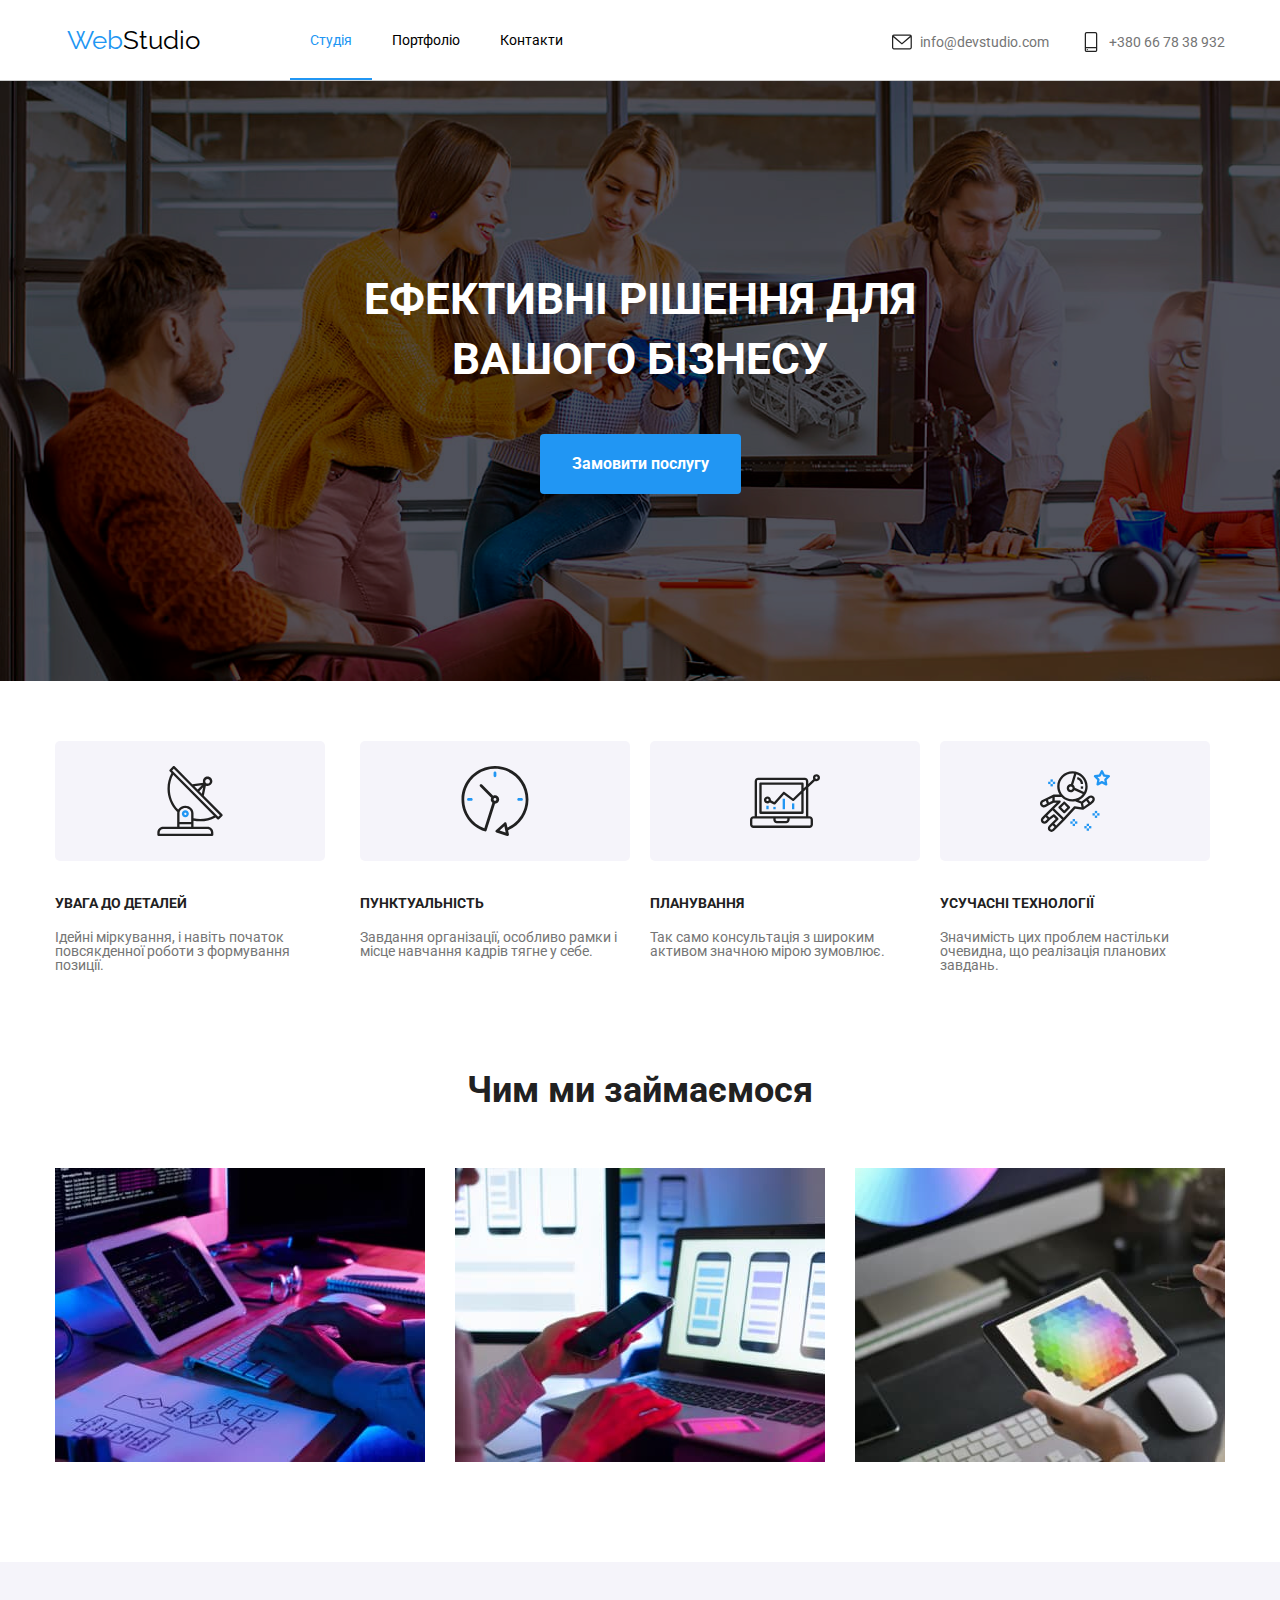
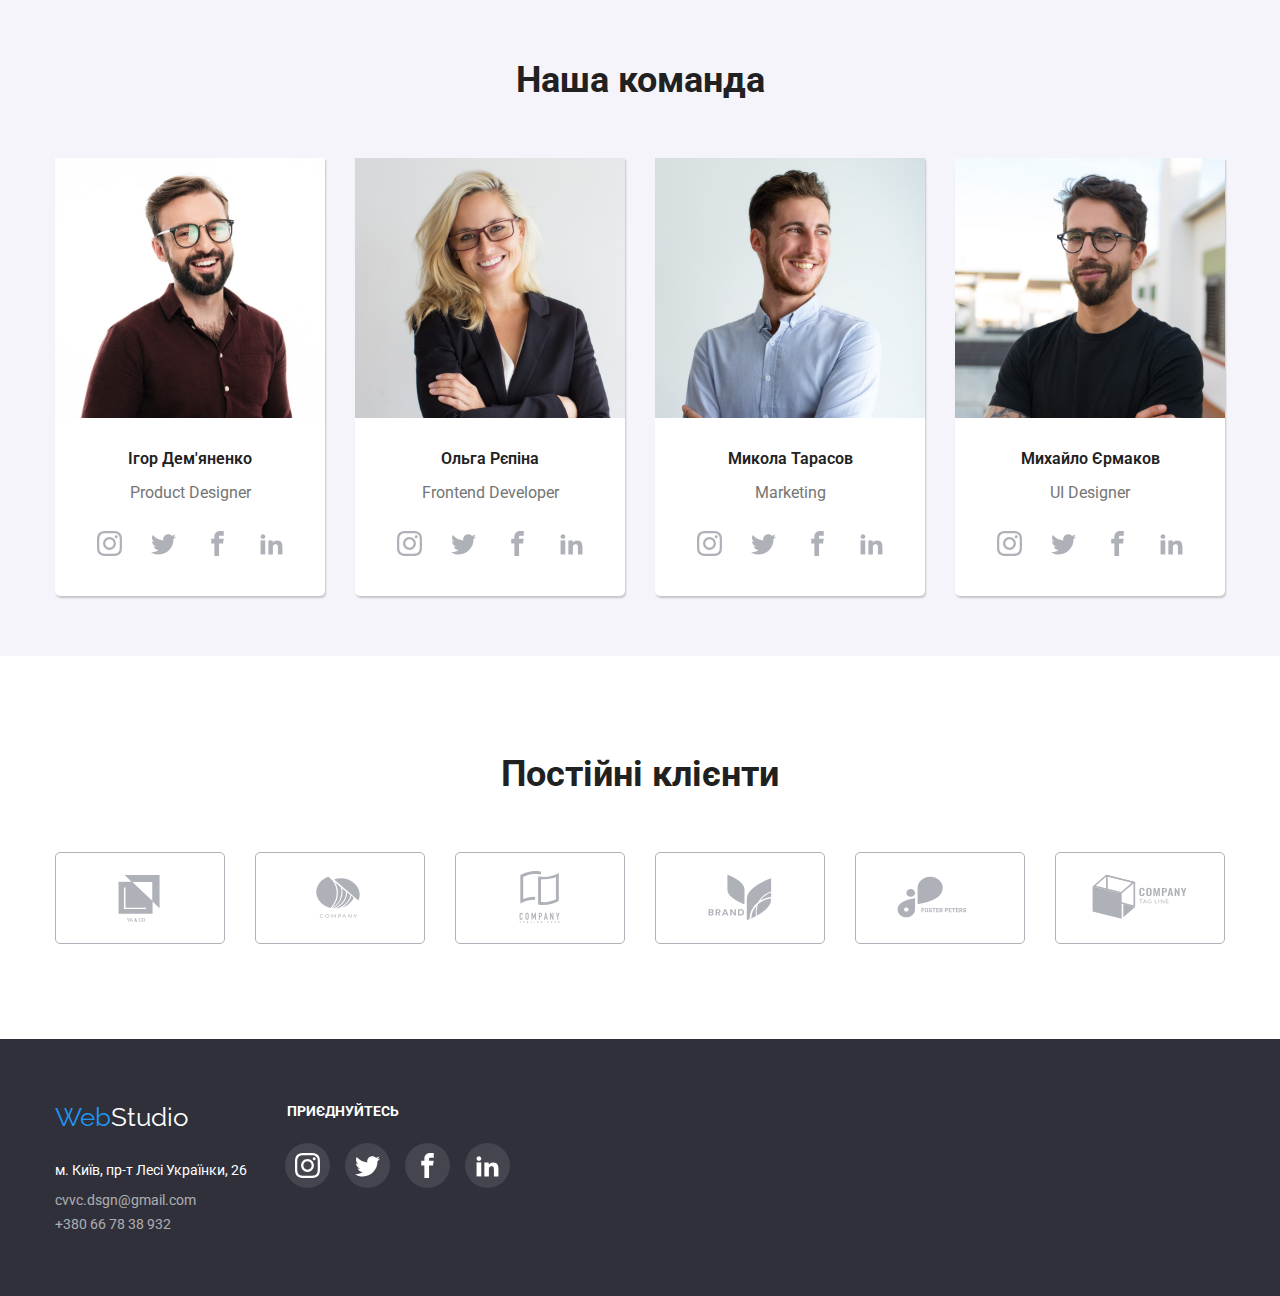
==== index.html @ b99adbf7 "new_file" ====
<!DOCTYPE html>
<html lang="ua">
 <head>
  <title>WebStudio</title>

  <link rel="stylesheet" href="css/style.css" />
  <meta http-equiv="Content-type" content="text/html;charset=UTF-8" />
  <link rel="preconnect" href="https://fonts.googleapis.com">
<link rel="preconnect" href="https://fonts.gstatic.com" crossorigin>
<link href="https://fonts.googleapis.com/css2?family=Roboto:wght@100;300;400;700&display=swap" rel="stylesheet"> 
<link rel="preconnect" href="https://fonts.googleapis.com">
<link rel="preconnect" href="https://fonts.gstatic.com" crossorigin>
<link href="https://fonts.googleapis.com/css2?family=Raleway:wght@100;200;400;600;700&family=Roboto:wght@100;300;400;700&display=swap" rel="stylesheet"> 

 </head>
 <body>

<div class="top__line">
   <div class="top container">
      <div class="logo">
         <span>Web</span>Studio</div>
      <nav class="top__menu">
         <div class="menu__item here">Студія</div>
         <div class="menu__item"><a href="portfolio.html">Портфоліо</a></div>
         <div class="menu__item"><a href="contacts.html">Контакти</a></div>
      </nav>
      <div class="contacts">
         <div class="contacts__item">
            <svg class="icons">
            <use href="./img/sprite.svg#icon-mail"></use>
            </svg>
         <a href="">info@devstudio.com</a></div>
         <div class="contacts__item">
            <svg class="icons">
            <use href="./img/sprite.svg#icon-phone"></use>
            </svg>
      +380 66 78 38 932</div>
      </div>
      
   </div>
</div>
<div class="header">

   <div class="header__title">
      Ефективні рішення для вашого бізнесу
   </div>
   <a href="" class="headr__btn">
      Замовити послугу
   </a>
   <div class="overlay"></div>
</div>
<!-- header</> -->
<!-- <> content -->
<div class="content container">

   <div class="benefits">
      <div class="benefits__title title">Переваги</div>
      <div class="benefits__box">
         <div class="benefits__items">
            <div class="benefits__img-box">
               <svg class="benefits__icons">
            <use href="./img/sprite.svg#icon-antenna"></use>
            </svg>
               
            </div>
            <div class="benefits__items_title">УВАГА ДО ДЕТАЛЕЙ</div>
            <div class="benefits__items_subtitle">Ідейні міркування, і навіть початок повсякденної роботи з формування позиції.</div>
         </div>
         <div class="benefits__items">
            <div class="benefits__img-box">
               <svg class="benefits__icons">
            <use href="./img/sprite.svg#icon-clock"></use>
            </svg>
            </div>
            <div class="benefits__items_title">ПУНКТУАЛЬНІСТЬ</div>
            <div class="benefits__items_subtitle">Завдання організації, особливо рамки і місце навчання кадрів тягне у себе.</div>
         </div>
         <div class="benefits__items">
            <div class="benefits__img-box">
               <svg class="benefits__icons">
            <use href="./img/sprite.svg#icon-diagram"></use>
            </svg>
            </div>
            <div class="benefits__items_title">ПЛАНУВАННЯ</div>
            <div class="benefits__items_subtitle">Так само консультація з широким активом значною мірою зумовлює.</div>
         </div>
         <div class="benefits__items">
            <div class="benefits__img-box">
               <svg class="benefits__icons">
            <use href="./img/sprite.svg#icon-astronaut"></use>
            </svg>
            </div>
            <div class="benefits__items_title">УСУЧАСНІ ТЕХНОЛОГІЇ</div>
            <div class="benefits__items_subtitle">Значимість цих проблем настільки очевидна, що реалізація планових завдань.</div>
         </div>
      </div>
   </div>


   <div class="we-doing">
      <div class="we-doing__title title">
         Чим ми займаємося
      </div>
      <div class="we-doing__img">
         <div class="we-doing__item">
            <img src="img/we-doing/box1.jpg" alt="">
         </div>
         <div class="we-doing__item">
            <img src="img/we-doing/box2.jpg" alt="">
         </div>
         <div class="we-doing__item">
            <img src="img/we-doing/box3.jpg" alt="">
         </div>
      </div>
   </div>
</div>

<div class="team">
   <div class="container">
      <div class="team__title title">Наша команда</div>
      <div class="team__box">
         <div class="team__items">
            <img src="img/team/img1.jpg" alt="">
            <div class="neme">Ігор Дем'яненко</div>
            <div class="profession">Product Designer</div>
            <div class="social__box">
               <div class="social__items">
                  <div>
                  <svg class="social__icons">
            <use href="./img/sprite.svg#icon-instagram"></use>
            </svg>
               </div>
               <div>
            <svg class="social__icons">
            <use href="./img/sprite.svg#icon-twitter"></use>
            </svg>
            </div>
            <div>
            <svg class="social__icons">
            <use href="./img/sprite.svg#icon-facebook"></use>
            </svg>
            </div>
            <div>
            <svg class="social__icons">
            <use href="./img/sprite.svg#icon-linkedin"></use>
            </svg>
            </div>
               </div>
            </div>
         </div>
         <div class="team__items">
            <img src="img/team/img2.jpg" alt="">
            <div class="neme">Ольга Рєпіна</div>
            <div class="profession">Frontend Developer</div>
            <div class="social__box">
               <div class="social__items">
                  <div>
                  <svg class="social__icons">
            <use href="./img/sprite.svg#icon-instagram"></use>
            </svg>
               </div>
               <div>
            <svg class="social__icons">
            <use href="./img/sprite.svg#icon-twitter"></use>
            </svg>
            </div>
            <div>
            <svg class="social__icons">
            <use href="./img/sprite.svg#icon-facebook"></use>
            </svg>
            </div>
            <div>
            <svg class="social__icons">
            <use href="./img/sprite.svg#icon-linkedin"></use>
            </svg>
            </div>
               </div>
            </div>
         </div>
         <div class="team__items">
            <img src="img/team/img3.jpg" alt="">
            <div class="neme">Микола Тарасов</div>
            <div class="profession">Marketing</div>
            <div class="social__box">
               <div class="social__items">
                  <div>
                  <svg class="social__icons">
            <use href="./img/sprite.svg#icon-instagram"></use>
            </svg>
               </div>
               <div>
            <svg class="social__icons">
            <use href="./img/sprite.svg#icon-twitter"></use>
            </svg>
            </div>
            <div>
            <svg class="social__icons">
            <use href="./img/sprite.svg#icon-facebook"></use>
            </svg>
            </div>
            <div>
            <svg class="social__icons">
            <use href="./img/sprite.svg#icon-linkedin"></use>
            </svg>
            </div>
               </div>
            </div>
         </div>
         <div class="team__items">
            <img src="img/team/img4.jpg" alt="">
            <div class="neme">Михайло Єрмаков</div>
            <div class="profession">UI Designer</div>
            <div class="social__box">
               <div class="social__items">
                  <div>
                  <svg class="social__icons">
            <use href="./img/sprite.svg#icon-instagram"></use>
            </svg>
               </div>
               <div>
            <svg class="social__icons">
            <use href="./img/sprite.svg#icon-twitter"></use>
            </svg>
            </div>
            <div>
            <svg class="social__icons">
            <use href="./img/sprite.svg#icon-facebook"></use>
            </svg>
            </div>
            <div>
            <svg class="social__icons">
            <use href="./img/sprite.svg#icon-linkedin"></use>
            </svg>
            </div>
               </div>
            </div>
         </div>
      </div>
   </div>
</div>
<div class="partners">
   <div class="partners__title title">Постійні клієнти</div>
   <div class="partners__row container">
      <div class="partners__items">
         
         <svg class="partners__icons">
            <use href="./img/sprite.svg#icon-partners1"></use>
            </svg>
      </div>
      <div class="partners__items">
         <svg class="partners__icons">
            <use href="./img/sprite.svg#icon-partners2"></use>
            </svg>
      </div>
      <div class="partners__items">
         <svg class="partners__icons">
            <use href="./img/sprite.svg#icon-partners3"></use>
            </svg>
      </div>
      <div class="partners__items">
         <svg class="partners__icons">
            <use href="./img/sprite.svg#icon-partners4"></use>
            </svg>
      </div>
      <div class="partners__items">
         <svg class="partners__icons">
            <use href="./img/sprite.svg#icon-partners5"></use>
            </svg>
      </div>
      <div class="partners__items">
         <svg class="partners__icons">
            <use href="./img/sprite.svg#icon-partners6"></use>
            </svg>
      </div>
   </div>
</div>
<!-- ---footer--- -->
<div class="footer">
   <div class="footer__box container">
      <div class="footer__contacts">
      <div class="logo"><span>Web</span>Studio</div>
      <div class="addres">м. Київ, пр-т Лесі Українки, 26</div>
      <div class="email">cvvc.dsgn@gmail.com</div>
      <div class="phone">+380 66 78 38 932</div>
      </div>
      <div class="footer__social">
         <div class="footer__title">приєднуйтесь</div>
         <div class="social__items">
            <div>
            <svg class="social__icons">
            <use href="./img/sprite.svg#icon-instagram"></use>
            </div>
            <div>
            <svg class="social__icons">
            <use href="./img/sprite.svg#icon-twitter"></use>
            </div>
            <div>
            <svg class="social__icons">
            <use href="./img/sprite.svg#icon-facebook"></use>
            </div>
            <div>
            <svg class="social__icons">
            <use href="./img/sprite.svg#icon-linkedin"></use>
            </div>
         </div>
      </div>
   </div>
</div>
 </body>
</html>
---- css/style.css ----
* {
  padding: 0;
  margin: 0;
  border: 0;
}

*, *:before, *:after {
  -webkit-box-sizing: border-box;
  box-sizing: border-box;
}

:focus, :active {
  outline: none;
}

a:focus, a:active {
  outline: none;
}

nav, footer, header, aside {
  display: block;
}

html, body {
  height: 100%;
  width: 100%;
  font-size: 100%;
  line-height: 1;
  font-size: 14px;
  -ms-text-size-adjust: 100%;
  -moz-text-size-adjust: 100%;
  -webkit-text-size-adjust: 100%;
}

input, button, textarea {
  font-family: inherit;
}

input::-ms-clear {
  display: none;
}

button {
  cursor: pointer;
}

button::-moz-focus-inner {
  padding: 0;
  border: 0;
}

a, a:visited {
  text-decoration: none;
}

a:hover {
  text-decoration: none;
}

ul li {
  list-style: none;
}

img {
  vertical-align: top;
}

h1, h2, h3, h4, h5, h6 {
  font-size: inherit;
  font-weight: 400;
}

/*--------------------*/
body {
  font-family: "Roboto", sans-serif;
}

.container {
  width: 1170px;
  margin: 0px auto;
}

.top__line {
  background: #fff;
  border-bottom: 1px solid rgba(0, 0, 0, 0.2);
}

.top {
  display: -webkit-box;
  display: -ms-flexbox;
  display: flex;
  -webkit-box-orient: horizontal;
  -webkit-box-direction: normal;
      -ms-flex-direction: row;
          flex-direction: row;
  height: 80px;
}

.logo {
  -ms-flex-preferred-size: 145px;
      flex-basis: 145px;
  text-align: right;
  font-family: "Raleway", sans-serif;
  font-size: 26px;
  font-weight: 400;
  color: #000;
  -ms-flex-item-align: center;
      -ms-grid-row-align: center;
      align-self: center;
}

.logo span {
  color: #2196F3;
}

.here {
  border-top: 2px solid rgba(0, 0, 0, 0);
  border-bottom: 2px solid #2196F3;
}

.top__menu {
  margin-left: 90px;
  -webkit-box-flex: 1;
      -ms-flex-positive: 1;
          flex-grow: 1;
  display: -webkit-box;
  display: -ms-flexbox;
  display: flex;
  -webkit-box-orient: horizontal;
  -webkit-box-direction: normal;
      -ms-flex-direction: row;
          flex-direction: row;
  -webkit-box-pack: start;
      -ms-flex-pack: start;
          justify-content: flex-start;
  -webkit-box-align: stretch;
      -ms-flex-align: stretch;
          align-items: stretch;
}

.menu__item {
  -webkit-transition: all 0.1s ease-in-out 0.1s;
  transition: all 0.1s ease-in-out 0.1s;
  font-size: 14px;
  padding: 0px 20px;
  color: #2196F3;
  display: -webkit-box;
  display: -ms-flexbox;
  display: flex;
  -webkit-box-orient: vertical;
  -webkit-box-direction: normal;
      -ms-flex-direction: column;
          flex-direction: column;
  -webkit-box-pack: center;
      -ms-flex-pack: center;
          justify-content: center;
  -webkit-box-align: stretch;
      -ms-flex-align: stretch;
          align-items: stretch;
}

.menu__item:hover {
  border-top: 2px solid #fff;
  cursor: pointer;
  border-bottom: 2px solid #2196F3;
}

.menu__item a {
  -webkit-transition: all 0.1s ease-in-out 0.1s;
  transition: all 0.1s ease-in-out 0.1s;
  color: #000;
}

.menu__item a:hover {
  color: #2196F3;
}

.contacts {
  display: -webkit-box;
  display: -ms-flexbox;
  display: flex;
  -webkit-box-align: center;
      -ms-flex-align: center;
          align-items: center;
  -webkit-box-pack: justify;
      -ms-flex-pack: justify;
          justify-content: space-between;
  -ms-flex-preferred-size: 333px;
      flex-basis: 333px;
}

.contacts__item, a {
  color: #757575;
}

.contacts__item a:hover {
  color: #2196F3;
}

.contacts__item a:hover > .icons {
  fill: #2196F3;
}

.header {
  overflow: hidden;
  position: relative;
  background: url("../img/header/Img.png");
  height: 600px;
  text-align: center;
  display: -webkit-box;
  display: -ms-flexbox;
  display: flex;
  -webkit-box-orient: vertical;
  -webkit-box-direction: normal;
      -ms-flex-direction: column;
          flex-direction: column;
  -webkit-box-pack: center;
      -ms-flex-pack: center;
          justify-content: center;
  -webkit-box-align: center;
      -ms-flex-align: center;
          align-items: center;
}

.overlay {
  position: absolute;
  width: 100%;
  height: 100%;
  background: rgba(0, 0, 0, 0.4);
}

.header__title {
  position: relative;
  z-index: 2;
  width: 600px;
  line-height: 60px;
  margin-bottom: 45px;
  font-size: 44px;
  font-weight: 700;
  text-transform: uppercase;
  color: #fff;
}

.headr__btn {
  position: relative;
  z-index: 2;
  background: #2196F3;
  color: white;
  padding: 22px 32px;
  border-radius: 4px;
  font-size: 16px;
  font-weight: bold;
}

.headr__btn:hover {
  background: #188CE8;
}

.title {
  color: #212121;
  font-size: 36px;
  font-weight: bold;
  text-align: center;
  padding-top: 100px;
  margin-bottom: 60px;
}

.benefits {
  margin: 0px -10px;
  margin-top: 60px;
}

.benefits__items {
  margin: 0px 10px 0px 10px;
}

.benefits__img-box {
  margin-bottom: 35px;
  width: 270px;
  height: 120px;
  display: -webkit-box;
  display: -ms-flexbox;
  display: flex;
  -webkit-box-orient: horizontal;
  -webkit-box-direction: normal;
      -ms-flex-direction: row;
          flex-direction: row;
  -webkit-box-pack: center;
      -ms-flex-pack: center;
          justify-content: center;
  -webkit-box-align: center;
      -ms-flex-align: center;
          align-items: center;
  border-radius: 5px;
  background-color: #F5F4FA;
}

.benefits__icons {
  width: 70px;
  height: 70px;
}

.benefits__title {
  display: none;
}

.benefits__box {
  display: -webkit-box;
  display: -ms-flexbox;
  display: flex;
  -webkit-box-orient: horizontal;
  -webkit-box-direction: normal;
      -ms-flex-direction: row;
          flex-direction: row;
  -webkit-box-pack: center;
      -ms-flex-pack: center;
          justify-content: center;
}

.benefits__items {
  font-size: 14px;
}

.benefits__items_title {
  color: #212121;
  font-weight: bold;
  margin-bottom: 20px;
}

.benefits__items_subtitle {
  color: #757575;
}

.we-doing {
  padding-bottom: 100px;
}

.we-doing__img {
  display: -webkit-box;
  display: -ms-flexbox;
  display: flex;
  -webkit-box-orient: horizontal;
  -webkit-box-direction: normal;
      -ms-flex-direction: row;
          flex-direction: row;
  -webkit-box-pack: justify;
      -ms-flex-pack: justify;
          justify-content: space-between;
  -webkit-box-align: center;
      -ms-flex-align: center;
          align-items: center;
}

.we-doing__item:hover {
  cursor: pointer;
  -webkit-box-shadow: 1px 2px 13px rgba(0, 0, 0, 0.5);
          box-shadow: 1px 2px 13px rgba(0, 0, 0, 0.5);
}

.team {
  background: #F5F4FA;
  padding-bottom: 60px;
}

.team__box {
  display: -webkit-box;
  display: -ms-flexbox;
  display: flex;
  -webkit-box-orient: horizontal;
  -webkit-box-direction: normal;
      -ms-flex-direction: row;
          flex-direction: row;
  -webkit-box-pack: justify;
      -ms-flex-pack: justify;
          justify-content: space-between;
  -webkit-box-align: center;
      -ms-flex-align: center;
          align-items: center;
}

.team__items {
  padding-bottom: 30px;
  -webkit-box-shadow: 1px 2px 2px rgba(0, 0, 0, 0.2);
          box-shadow: 1px 2px 2px rgba(0, 0, 0, 0.2);
  border-radius: 0px 0px 5px 5px;
  -ms-flex-preferred-size: 270px;
      flex-basis: 270px;
  text-align: center;
  background: #fff;
}

.team__items img {
  width: 100%;
}

.neme {
  margin-top: 33px;
  margin-bottom: 18px;
  color: #212121;
  font-size: 16px;
  font-weight: 600;
}

.profession {
  color: #757575;
  font-size: 16px;
  margin-bottom: 20px;
}

.social__items {
  margin: 0px auto;
  width: 80%;
  display: -webkit-box;
  display: -ms-flexbox;
  display: flex;
  -webkit-box-orient: horizontal;
  -webkit-box-direction: normal;
      -ms-flex-direction: row;
          flex-direction: row;
  -ms-flex-pack: distribute;
      justify-content: space-around;
  -webkit-box-align: center;
      -ms-flex-align: center;
          align-items: center;
}

.social__items div {
  -webkit-transition: all 0.5s ease-in-out 0s;
  transition: all 0.5s ease-in-out 0s;
  display: -webkit-box;
  display: -ms-flexbox;
  display: flex;
  -webkit-box-orient: horizontal;
  -webkit-box-direction: normal;
      -ms-flex-direction: row;
          flex-direction: row;
  -webkit-box-pack: center;
      -ms-flex-pack: center;
          justify-content: center;
  -webkit-box-align: center;
      -ms-flex-align: center;
          align-items: center;
  border-radius: 50%;
  width: 45px;
  height: 45px;
}

.social__items div:hover {
  fill: #fff;
  background-color: #2196F3;
  cursor: pointer;
}

.social__items div:hover > .social__icons {
  fill: #fff;
}

.social__icons {
  -webkit-transition: all 0.2s ease-in-out 0s;
  transition: all 0.2s ease-in-out 0s;
  fill: #AFB1B8;
  width: 25px;
  height: 25px;
}

.partners {
  margin-bottom: 95px;
}

.partners__row {
  display: -webkit-box;
  display: -ms-flexbox;
  display: flex;
  -webkit-box-orient: horizontal;
  -webkit-box-direction: normal;
      -ms-flex-direction: row;
          flex-direction: row;
  -webkit-box-pack: justify;
      -ms-flex-pack: justify;
          justify-content: space-between;
  -webkit-box-align: center;
      -ms-flex-align: center;
          align-items: center;
}

.partners__items {
  -webkit-transition: all 0.5s ease-in-out 0s;
  transition: all 0.5s ease-in-out 0s;
  display: -webkit-box;
  display: -ms-flexbox;
  display: flex;
  -webkit-box-orient: horizontal;
  -webkit-box-direction: normal;
      -ms-flex-direction: row;
          flex-direction: row;
  -webkit-box-pack: center;
      -ms-flex-pack: center;
          justify-content: center;
  -webkit-box-align: center;
      -ms-flex-align: center;
          align-items: center;
  width: 170px;
  height: 92px;
  border-radius: 5px;
  border: 1px solid #AFB1B8;
}

.partners__items:hover {
  cursor: pointer;
  border: 1px solid #2196F3;
}

.partners__items:hover > .partners__icons {
  fill: #2196F3;
}

.partners__icons {
  -webkit-transition: all 0.5s ease-in-out 0s;
  transition: all 0.5s ease-in-out 0s;
  fill: #AFB1B8;
  height: 60px;
}

.footer {
  font-size: 14px;
  padding: 65px 0px;
  background: #2F303A;
  color: #fff;
}

.footer__title {
  color: #fff;
  text-transform: uppercase;
  font-weight: bold;
  font-size: 14px;
  margin-bottom: 25px;
}

.footer__box {
  display: -webkit-box;
  display: -ms-flexbox;
  display: flex;
  -webkit-box-orient: horizontal;
  -webkit-box-direction: normal;
      -ms-flex-direction: row;
          flex-direction: row;
  -webkit-box-pack: start;
      -ms-flex-pack: start;
          justify-content: flex-start;
}

.footer__contacts {
  margin-right: 40px;
}

.footer__social {
  width: 300px;
}

.footer__social > .social__items {
  margin-left: -10px;
}

.footer__social > .social__items > div {
  background-color: #44454E;
}

.footer__social div > .social__icons {
  fill: #fff;
}

.footer__social > .social__items > div:hover {
  opacity: 1;
  background-color: #2196F3;
}

.footer__contacts > .logo {
  text-align: left;
  color: #fff;
}

.addres {
  margin-top: 33px;
  margin-bottom: 16px;
}

.email, .phone {
  margin-top: 10px;
  opacity: 0.6;
}

.icons {
  margin-bottom: -5px;
  margin-right: 5px;
  width: 20px;
  height: 20px;
  fill: #222;
}

.contacts__item:hover > .icons {
  fill: #2196F3;
}

.contacts__item:hover {
  color: #2196F3;
}

.portfolo {
  padding-top: 100px;
  padding-bottom: 60px;
}

.portfolio__filter {
  margin: 0px auto;
}

.portfolio__filter-list {
  display: -webkit-box;
  display: -ms-flexbox;
  display: flex;
  -webkit-box-orient: horizontal;
  -webkit-box-direction: normal;
      -ms-flex-direction: row;
          flex-direction: row;
  -webkit-box-pack: center;
      -ms-flex-pack: center;
          justify-content: center;
  -webkit-box-align: center;
      -ms-flex-align: center;
          align-items: center;
  margin-bottom: 40px;
}

.filter__items {
  background: #F5F4FA;
  font-size: 16;
  font-weight: 500;
  border-radius: 5px;
  padding: 13px;
  margin: 0px 10px;
  -webkit-box-shadow: 1px 1px 1px rgba(0, 0, 0, 0.2);
          box-shadow: 1px 1px 1px rgba(0, 0, 0, 0.2);
}

.filter__items:hover {
  background: #2196F3;
  -webkit-box-shadow: 1px 2px 1px rgba(0, 0, 0, 0.2);
          box-shadow: 1px 2px 1px rgba(0, 0, 0, 0.2);
}

.filter__items:hover > a {
  color: #fff;
}

.portfolio__row {
  display: -webkit-box;
  display: -ms-flexbox;
  display: flex;
  -webkit-box-orient: horizontal;
  -webkit-box-direction: normal;
      -ms-flex-direction: row;
          flex-direction: row;
  -ms-flex-pack: distribute;
      justify-content: space-around;
  -webkit-box-align: center;
      -ms-flex-align: center;
          align-items: center;
  -ms-flex-wrap: wrap;
      flex-wrap: wrap;
}

.portfolio__items {
  margin: 10px 0px;
  -ms-flex-preferred-size: 370px;
      flex-basis: 370px;
  height: 370px;
  border: 1px solid yellow;
}
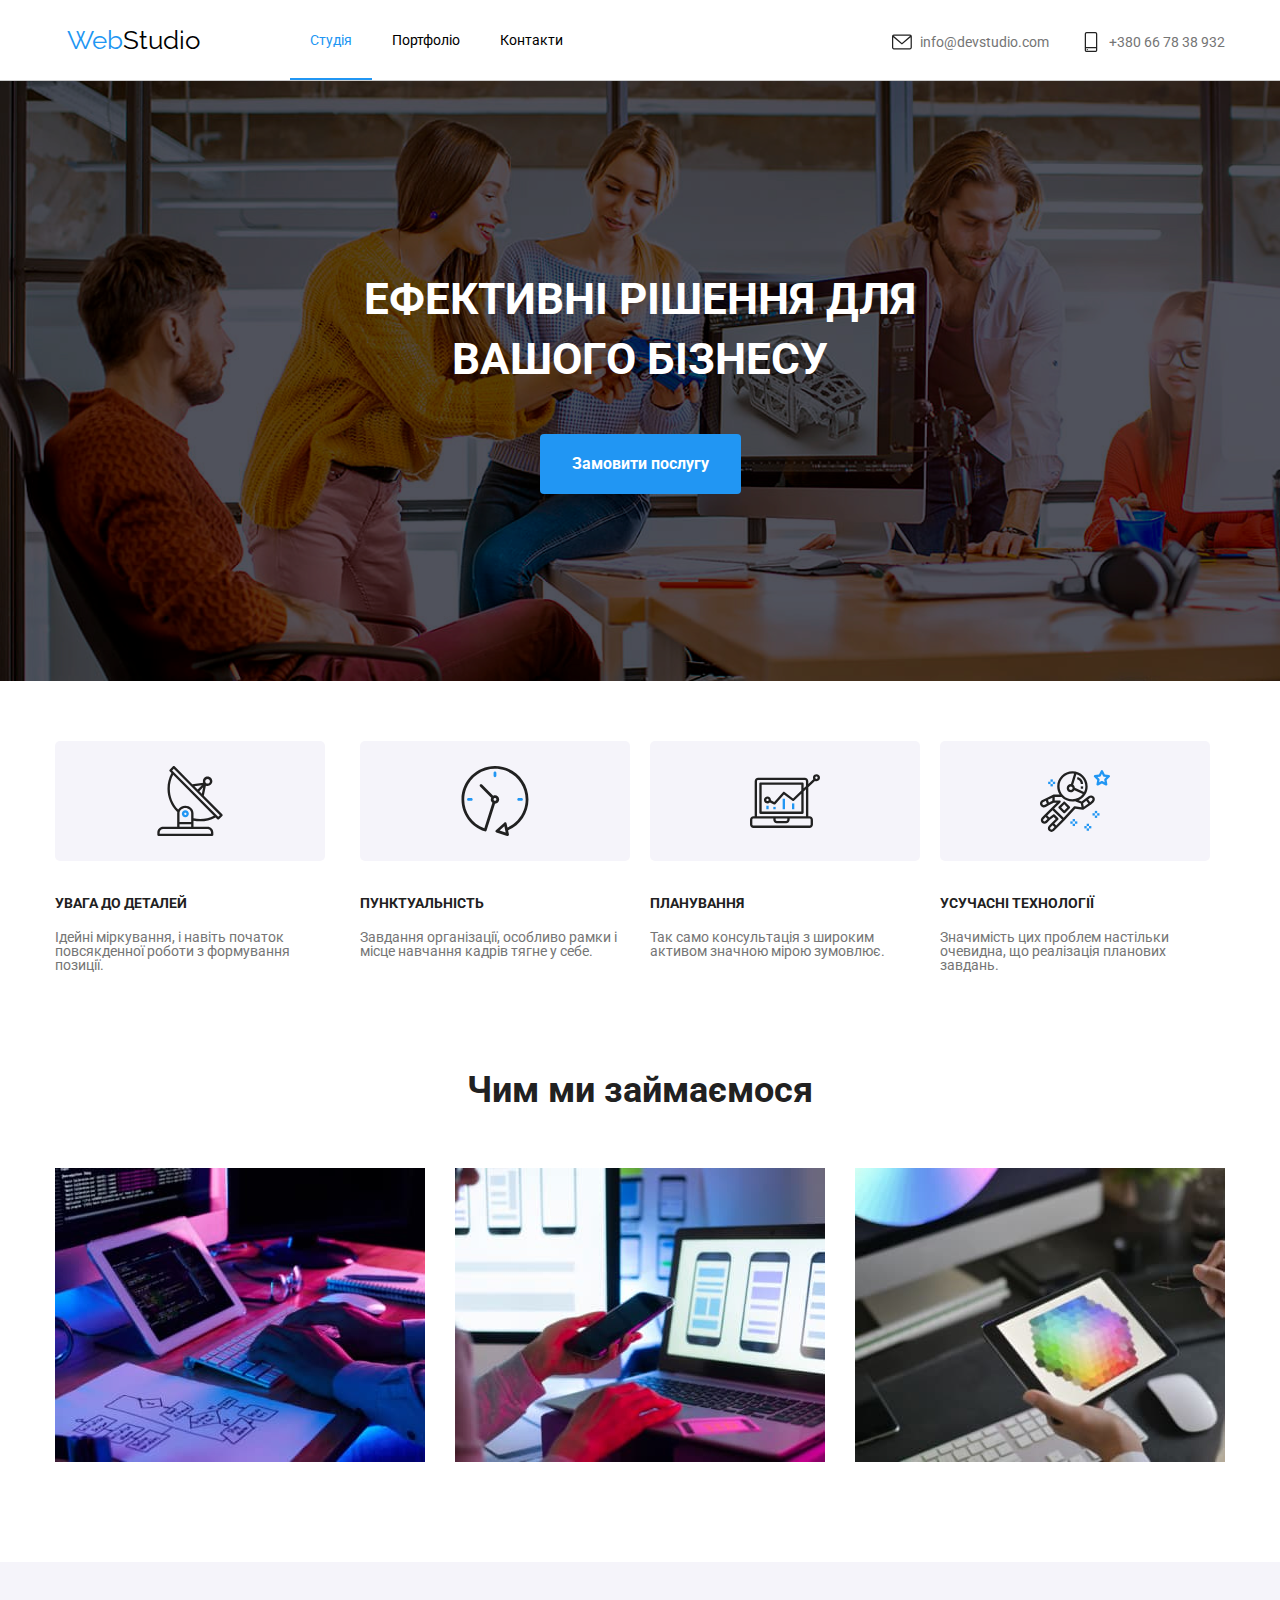
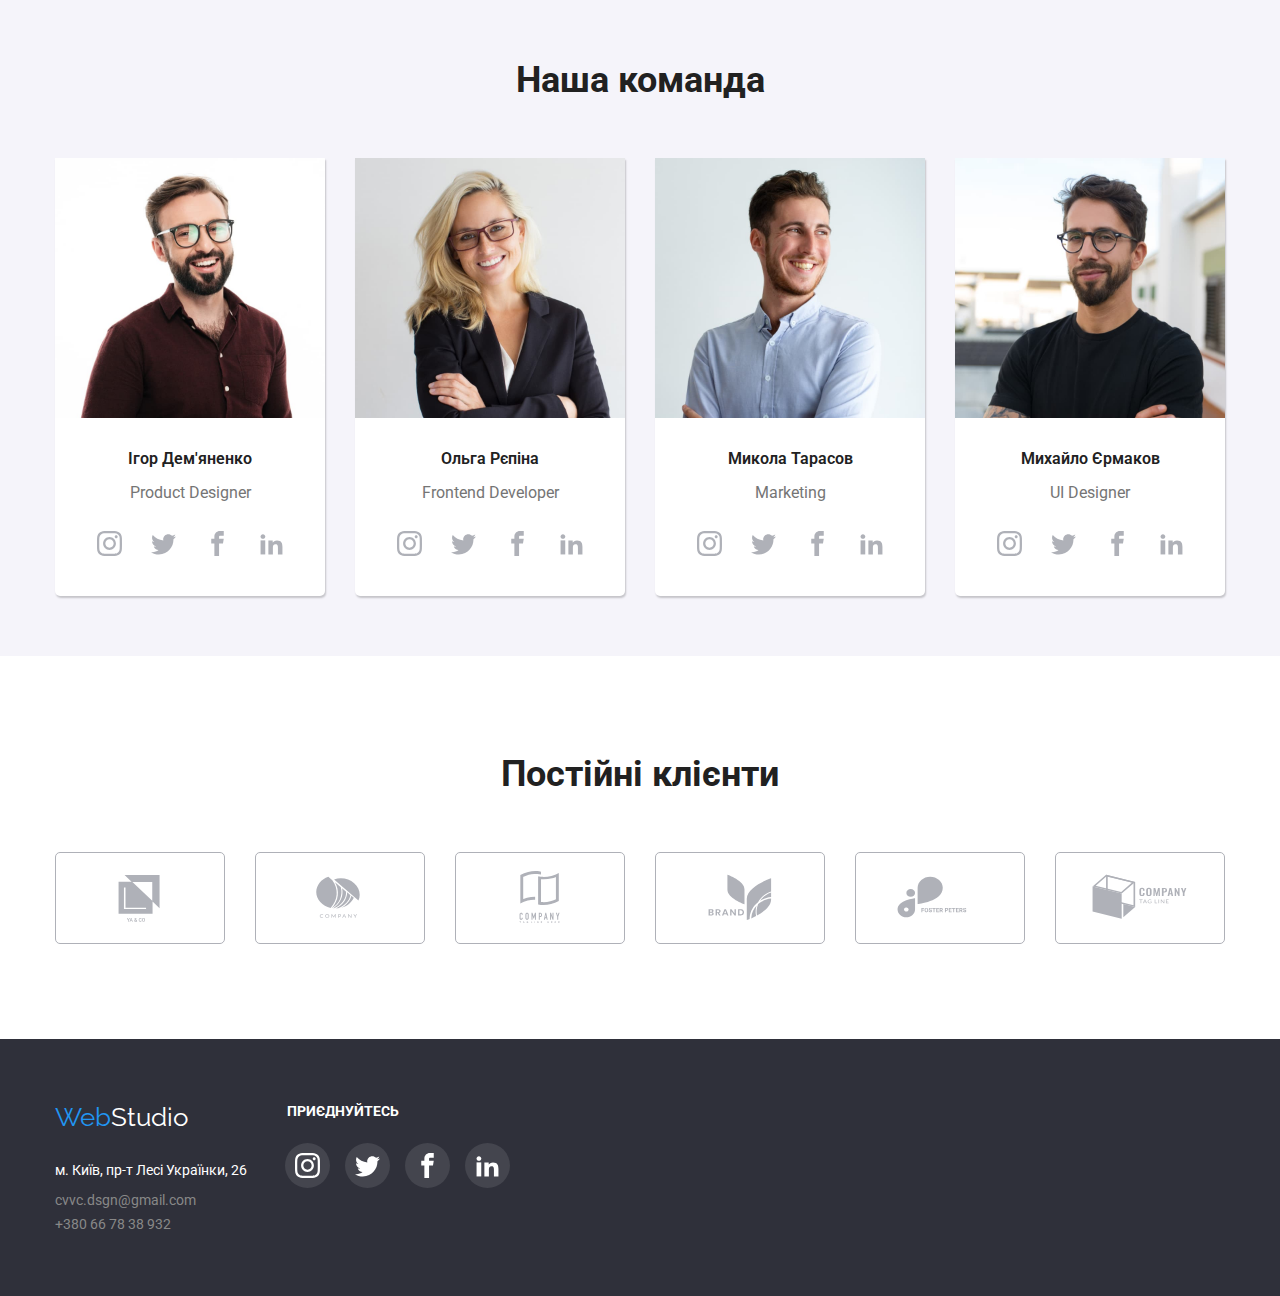
==== commit 58bbba58: "new file" ====
--- a/index.html
+++ b/index.html
@@ -306,5 +306,18 @@
       </div>
    </div>
 </div>
+<div class="madal__container">
+   <div class="modal__overlay"></div>
+   <div class="modal__window">
+      <div class="modal__icon_clouse">
+         <div>
+         <svg class="icons">
+            <use href="./img/sprite.svg#icon-cancel"></use>
+         </svg>
+         </div>
+      </div>
+      <div class="modal__forms"></div>
+   </div>
+</div>
  </body>
 </html>--- a/css/style.css
+++ b/css/style.css
@@ -73,6 +73,7 @@
 /*--------------------*/
 body {
   font-family: "Roboto", sans-serif;
+  position: relative;
 }
 
 .container {
@@ -223,6 +224,7 @@
 }
 
 .overlay {
+  z-index: 0;
   position: absolute;
   width: 100%;
   height: 100%;
@@ -243,7 +245,7 @@
 
 .headr__btn {
   position: relative;
-  z-index: 2;
+  z-index: 1;
   background: #2196F3;
   color: white;
   padding: 22px 32px;
@@ -586,7 +588,7 @@
 
 .email, .phone {
   margin-top: 10px;
-  opacity: 0.6;
+  color: #888;
 }
 
 .icons {
@@ -632,6 +634,8 @@
 }
 
 .filter__items {
+  -webkit-transition: all 0.5s ease-in-out 0s;
+  transition: all 0.5s ease-in-out 0s;
   background: #F5F4FA;
   font-size: 16;
   font-weight: 500;
@@ -670,9 +674,161 @@
 }
 
 .portfolio__items {
+  position: relative;
   margin: 10px 0px;
   -ms-flex-preferred-size: 370px;
       flex-basis: 370px;
-  height: 370px;
-  border: 1px solid yellow;
+  -webkit-box-shadow: 1px 1px 3px rgba(0, 0, 0, 0.2);
+          box-shadow: 1px 1px 3px rgba(0, 0, 0, 0.2);
+}
+
+.img__work {
+  overflow: hidden;
+  position: relative;
+}
+
+.hidden__container {
+  z-index: 2;
+  -webkit-transition: all 0.3s ease-in-out 0s;
+  transition: all 0.3s ease-in-out 0s;
+  overflow: hidden;
+  padding: 50px 20px;
+  background: #2196F3;
+  position: absolute;
+  top: 299px;
+  height: 100%;
+  width: 100%;
+  opacity: 0.4;
+  color: #fff;
+}
+
+.img__work:hover > .hidden__container {
+  cursor: pointer;
+  top: 0px;
+  opacity: 0.9;
+}
+
+.hidden_work__title {
+  display: none;
+  font-size: 18px;
+  font-weight: 600;
+  margin-top: 30px;
+  margin-bottom: 20px;
+}
+
+.hidden_work__subtitle {
+  font-size: 18px;
+  font-weight: 500;
+  line-height: 25px;
+}
+
+.title__box {
+  background: #fff;
+  padding: 30px 20px;
+}
+
+.items__title {
+  font-size: 18px;
+  font-weight: 600;
+  color: #212121;
+  margin-bottom: 25px;
+}
+
+.items__subtitle {
+  font-size: 16px;
+  font-weight: 500;
+  color: #757575;
+}
+
+.madal__container {
+  pointer-events: none;
+  opacity: 0;
+  display: -webkit-box;
+  display: -ms-flexbox;
+  display: flex;
+  -webkit-box-orient: horizontal;
+  -webkit-box-direction: normal;
+      -ms-flex-direction: row;
+          flex-direction: row;
+  -webkit-box-pack: center;
+      -ms-flex-pack: center;
+          justify-content: center;
+  -webkit-box-align: center;
+      -ms-flex-align: center;
+          align-items: center;
+  z-index: 3;
+  position: fixed;
+  top: 0px;
+  width: 100%;
+  height: 100%;
+}
+
+.modal__overlay {
+  z-index: 2;
+  width: 100%;
+  height: 100%;
+  position: absolute;
+  background: rgba(0, 0, 0, 0.2);
+}
+
+.modal__window {
+  display: -webkit-box;
+  display: -ms-flexbox;
+  display: flex;
+  -webkit-box-orient: vertical;
+  -webkit-box-direction: normal;
+      -ms-flex-direction: column;
+          flex-direction: column;
+  -webkit-box-pack: start;
+      -ms-flex-pack: start;
+          justify-content: flex-start;
+  -webkit-box-align: start;
+      -ms-flex-align: start;
+          align-items: flex-start;
+  padding: 10px;
+  z-index: 3;
+  position: relative;
+  width: 530px;
+  height: 580px;
+  background: #fff;
+  border-radius: 4px;
+  -webkit-box-shadow: 1px 2px 2px rgba(0, 0, 0, 0.2);
+          box-shadow: 1px 2px 2px rgba(0, 0, 0, 0.2);
+}
+
+.modal__icon_clouse {
+  -ms-flex-item-align: end;
+      align-self: flex-end;
+  display: -webkit-box;
+  display: -ms-flexbox;
+  display: flex;
+  -webkit-box-orient: horizontal;
+  -webkit-box-direction: normal;
+      -ms-flex-direction: row;
+          flex-direction: row;
+  -webkit-box-pack: center;
+      -ms-flex-pack: center;
+          justify-content: center;
+  -webkit-box-align: center;
+      -ms-flex-align: center;
+          align-items: center;
+  width: 35px;
+  height: 35px;
+  border-radius: 50%;
+  border: 1px solid rgba(0, 0, 0, 0.2);
+}
+
+.modal__icon_clouse div {
+  margin-left: -1px;
+  width: 20px;
+  height: 20px;
+}
+
+.modal__icon_clouse div > .icons {
+  fill: rgba(0, 0, 0, 0.5);
+}
+
+.modal__icon_clouse:hover {
+  opacity: 0.6;
+  cursor: pointer;
 }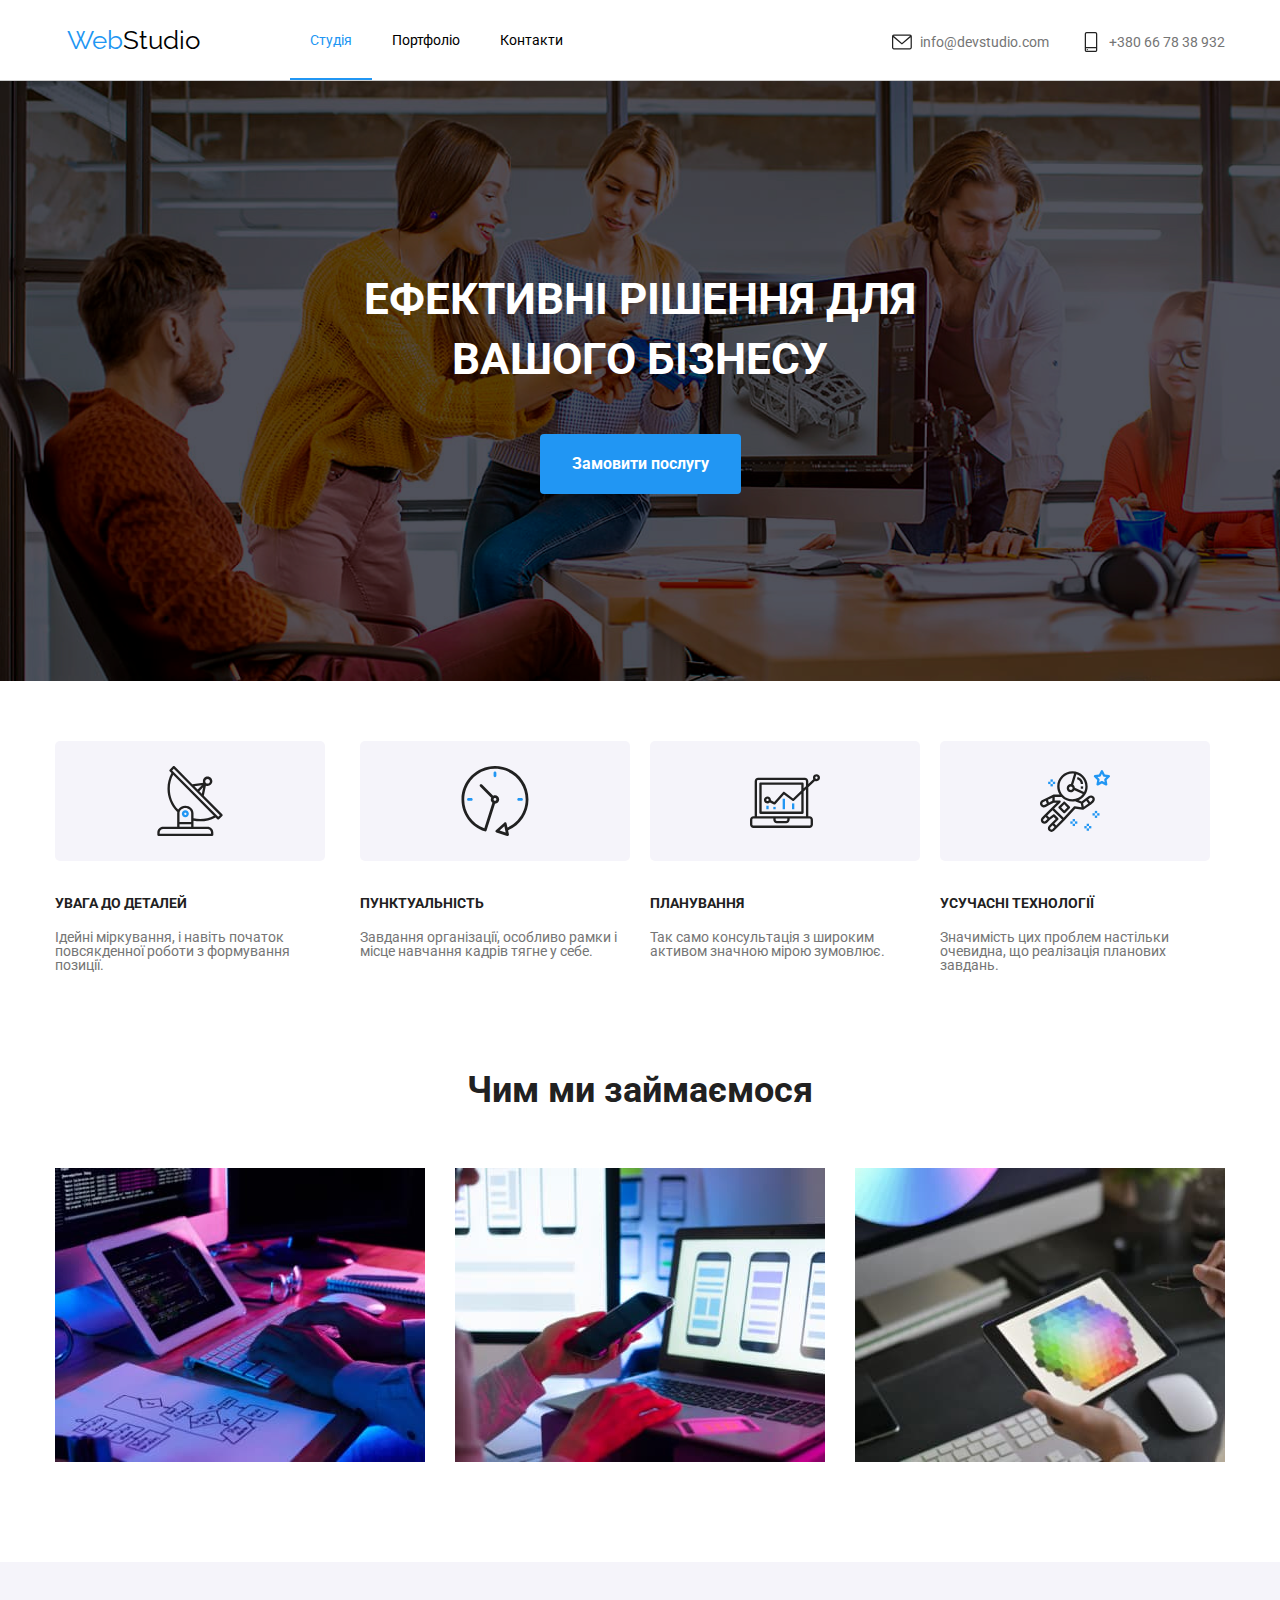
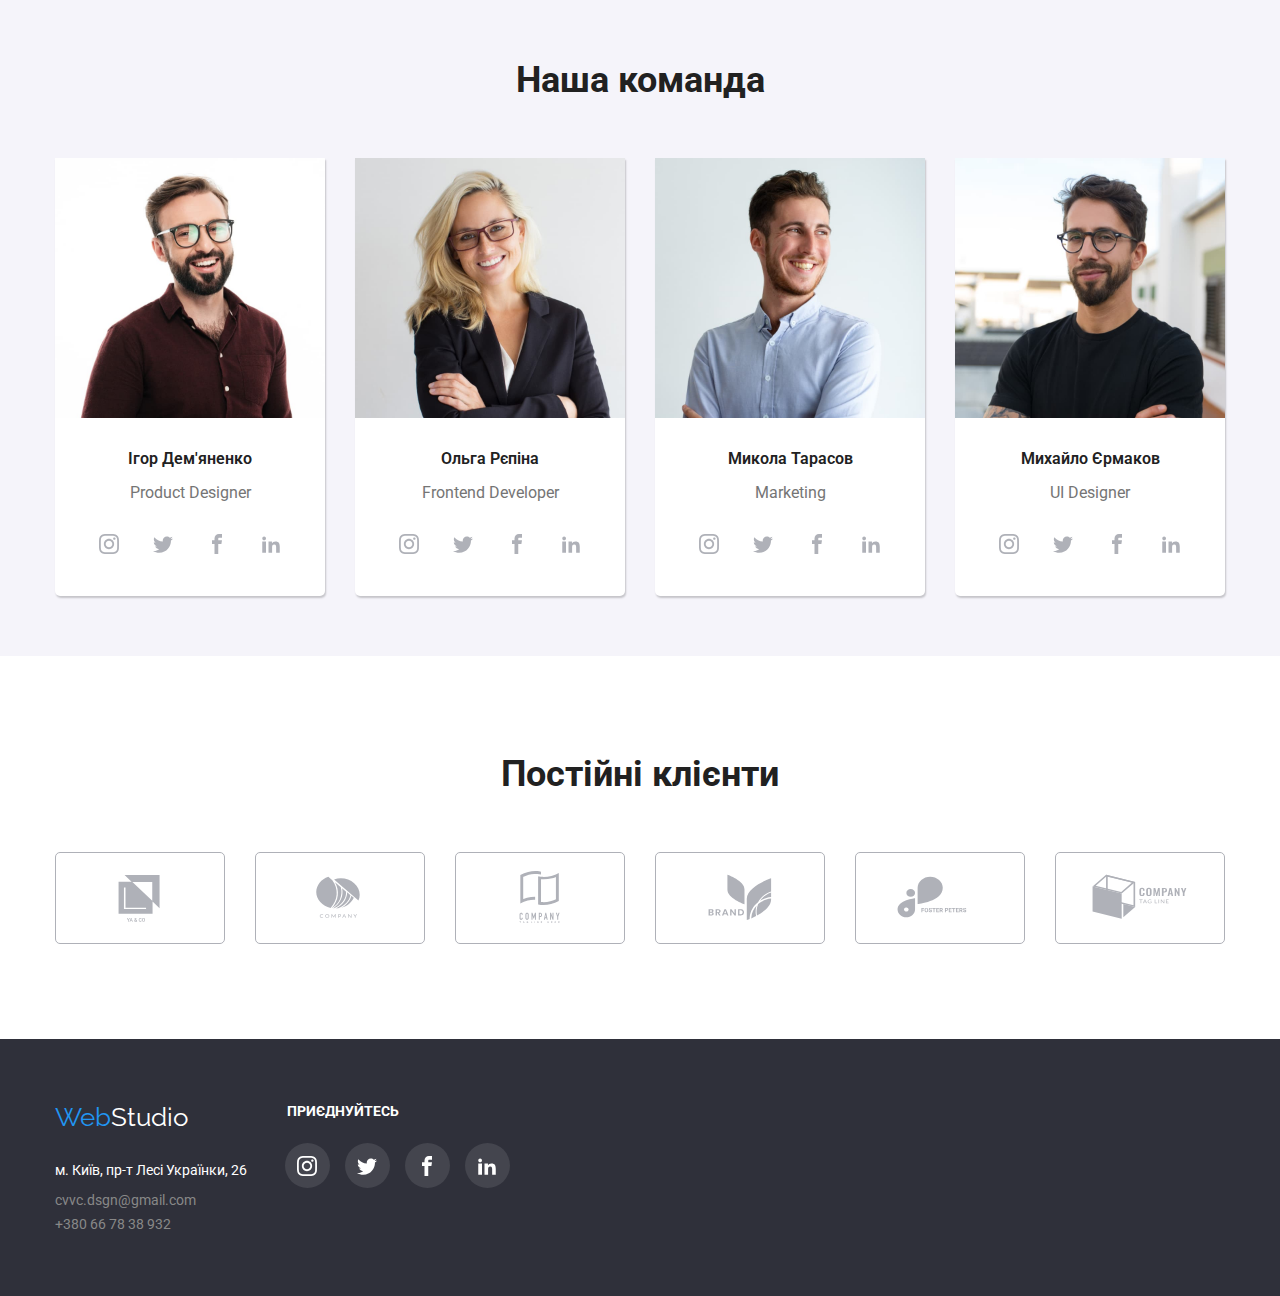
==== commit 03448af4: "Add files via upload" ====
--- a/index.html
+++ b/index.html
@@ -311,7 +311,7 @@
    <div class="modal__window">
       <div class="modal__icon_clouse">
          <div>
-         <svg class="icons">
+         <svg class="modal__icons">
             <use href="./img/sprite.svg#icon-cancel"></use>
          </svg>
          </div>
--- a/css/style.css
+++ b/css/style.css
@@ -461,8 +461,8 @@
   -webkit-transition: all 0.2s ease-in-out 0s;
   transition: all 0.2s ease-in-out 0s;
   fill: #AFB1B8;
-  width: 25px;
-  height: 25px;
+  width: 20px;
+  height: 20px;
 }
 
 .partners {
@@ -797,35 +797,49 @@
 }
 
 .modal__icon_clouse {
+  -webkit-transition: all 0.2s ease-in-out 0s;
+  transition: all 0.2s ease-in-out 0s;
   -ms-flex-item-align: end;
       align-self: flex-end;
   display: -webkit-box;
   display: -ms-flexbox;
   display: flex;
-  -webkit-box-orient: horizontal;
-  -webkit-box-direction: normal;
-      -ms-flex-direction: row;
-          flex-direction: row;
+  -webkit-box-orient: vertical;
+  -webkit-box-direction: normal;
+      -ms-flex-direction: column;
+          flex-direction: column;
   -webkit-box-pack: center;
       -ms-flex-pack: center;
           justify-content: center;
   -webkit-box-align: center;
       -ms-flex-align: center;
           align-items: center;
-  width: 35px;
-  height: 35px;
+  width: 25px;
+  height: 25px;
   border-radius: 50%;
   border: 1px solid rgba(0, 0, 0, 0.2);
 }
 
+.modal__icon_clouse:hover {
+  border: 1px solid #111;
+  cursor: pointer;
+}
+
+.modal__icon_clouse:hover > div > .modal__icons {
+  fill: #111;
+}
+
 .modal__icon_clouse div {
-  margin-left: -1px;
-  width: 20px;
-  height: 20px;
-}
-
-.modal__icon_clouse div > .icons {
-  fill: rgba(0, 0, 0, 0.5);
+  width: 15px;
+  height: 15px;
+}
+
+.modal__icons {
+  -webkit-transition: all 0.2s ease-in-out 0s;
+  transition: all 0.2s ease-in-out 0s;
+  width: 15px;
+  height: 15px;
+  fill: rgba(0, 0, 0, 0.2);
 }
 
 .modal__icon_clouse:hover {
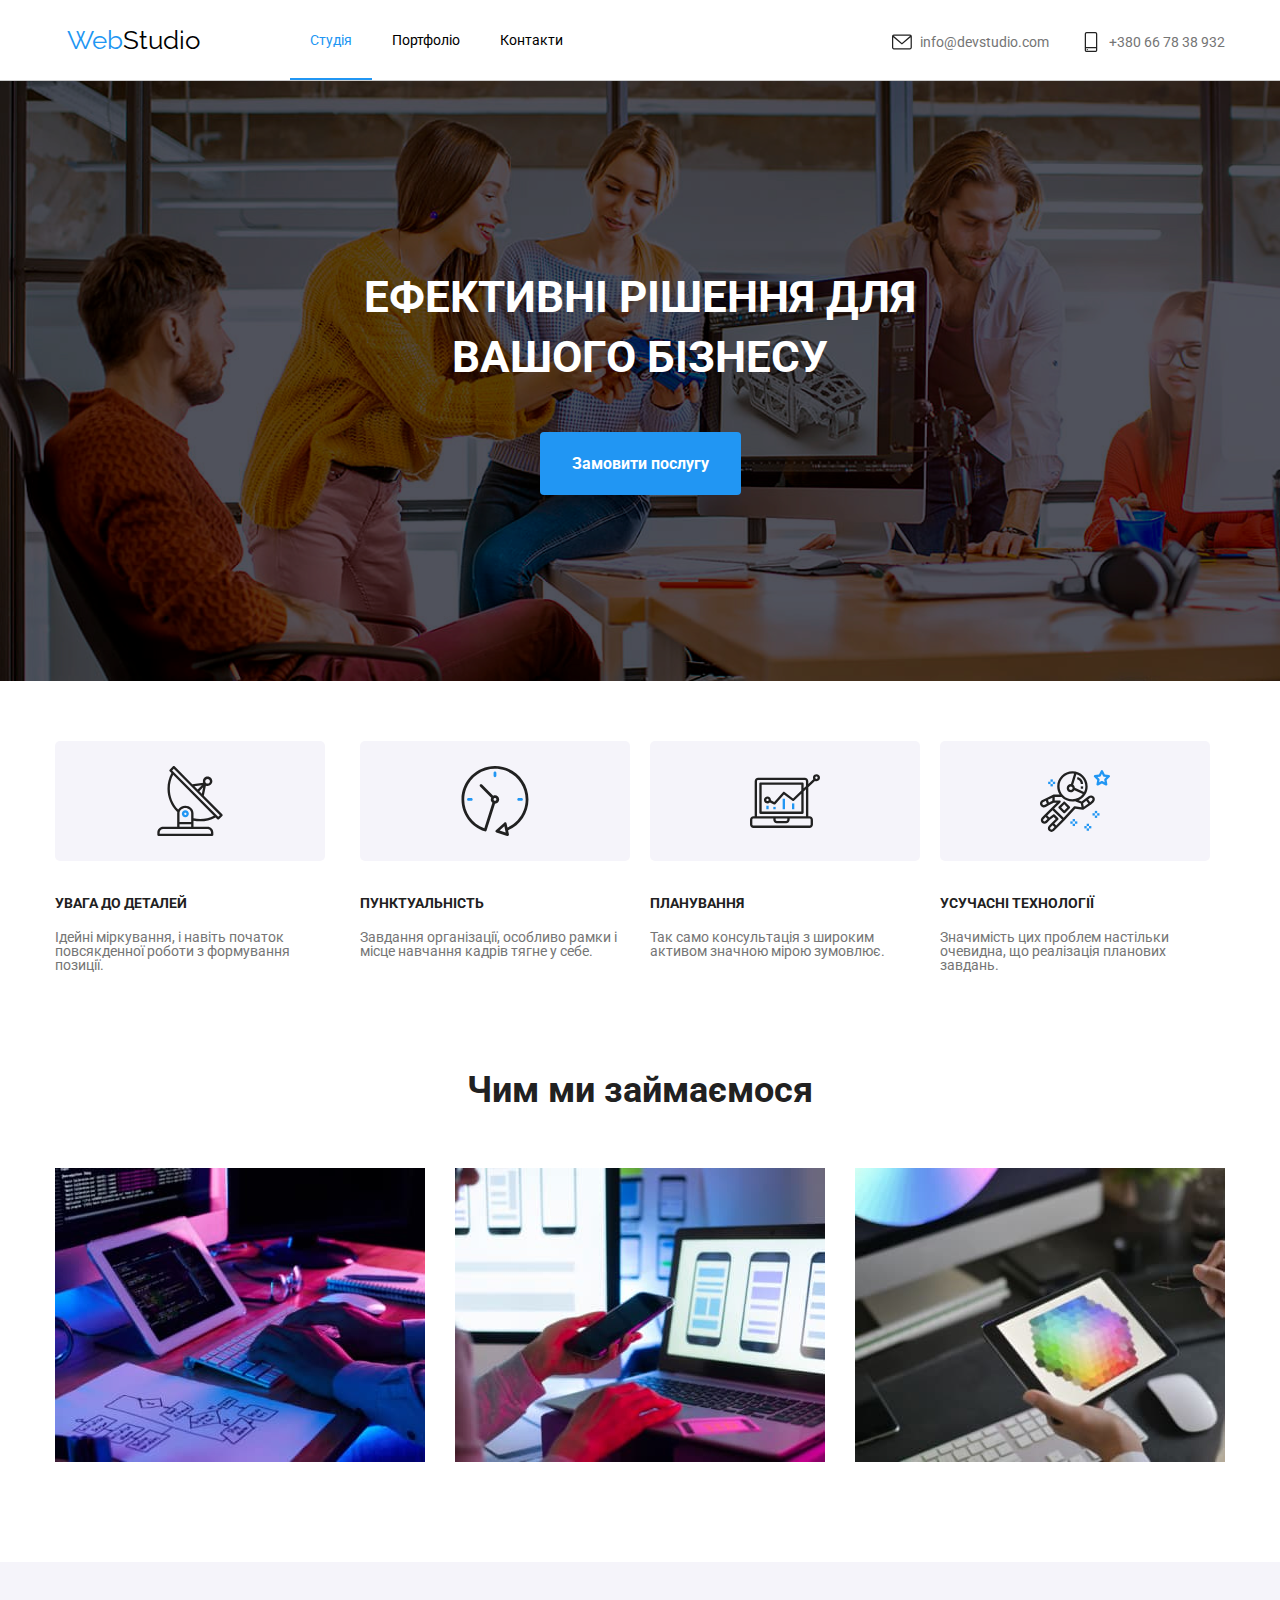
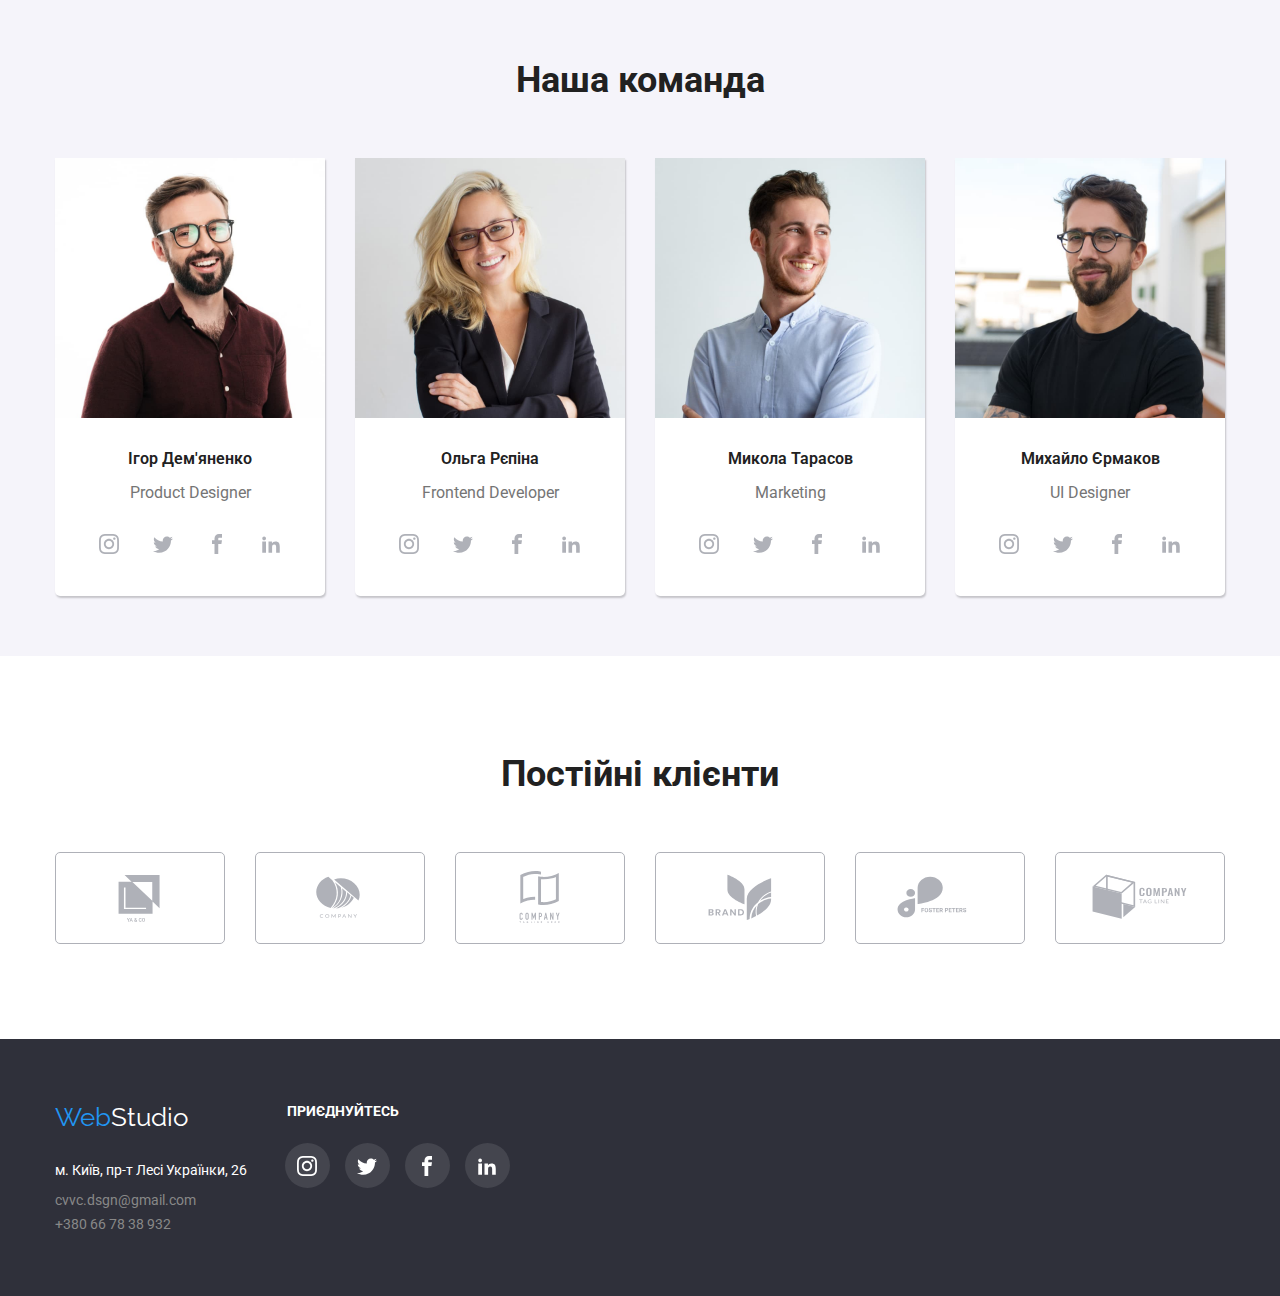
==== commit 074e7872: "modal" ====
--- a/index.html
+++ b/index.html
@@ -44,9 +44,9 @@
    <div class="header__title">
       Ефективні рішення для вашого бізнесу
    </div>
-   <a href="" class="headr__btn">
+   <button type="button" class="headr__btn" data-modal-open>
       Замовити послугу
-   </a>
+   </button>
    <div class="overlay"></div>
 </div>
 <!-- header</> -->
@@ -306,18 +306,19 @@
       </div>
    </div>
 </div>
-<div class="madal__container">
+<div class="madal__container is-hidden-class" data-modal>
    <div class="modal__overlay"></div>
    <div class="modal__window">
-      <div class="modal__icon_clouse">
+      <button type="button" class="modal__icon_clouse" data-modal-close>
          <div>
          <svg class="modal__icons">
             <use href="./img/sprite.svg#icon-cancel"></use>
          </svg>
          </div>
-      </div>
+      </button> 
       <div class="modal__forms"></div>
    </div>
 </div>
+<script src="./js/script.js"></script>
  </body>
 </html>--- a/css/style.css
+++ b/css/style.css
@@ -740,9 +740,17 @@
   color: #757575;
 }
 
+.madal__container.is-hidden-class {
+  visibility: hidden;
+  opacity: 0;
+  pointer-events: none;
+  -webkit-transform: rotate(-90deg) scale(3);
+          transform: rotate(-90deg) scale(3);
+}
+
 .madal__container {
-  pointer-events: none;
-  opacity: 0;
+  -webkit-transition: all 0.4s ease-in-out 0s;
+  transition: all 0.4s ease-in-out 0s;
   display: -webkit-box;
   display: -ms-flexbox;
   display: flex;
@@ -797,6 +805,7 @@
 }
 
 .modal__icon_clouse {
+  background: none;
   -webkit-transition: all 0.2s ease-in-out 0s;
   transition: all 0.2s ease-in-out 0s;
   -ms-flex-item-align: end;
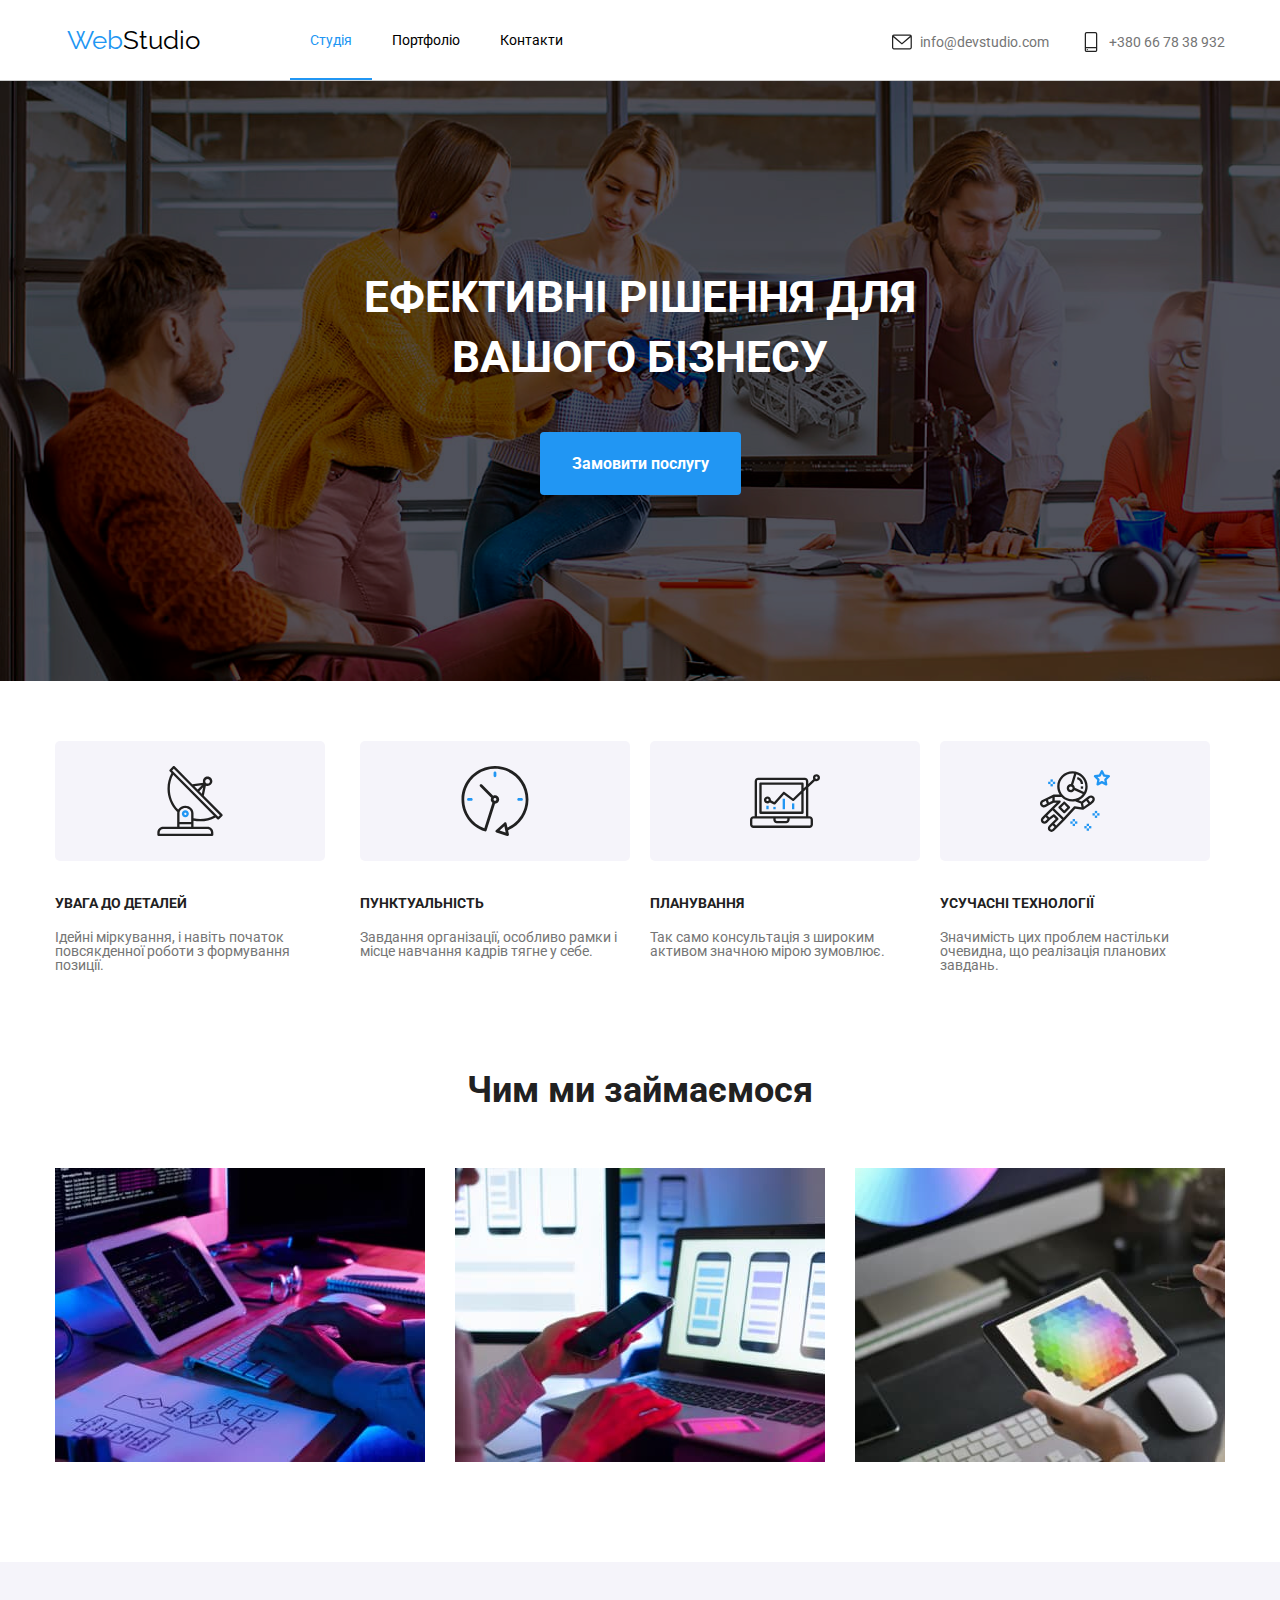
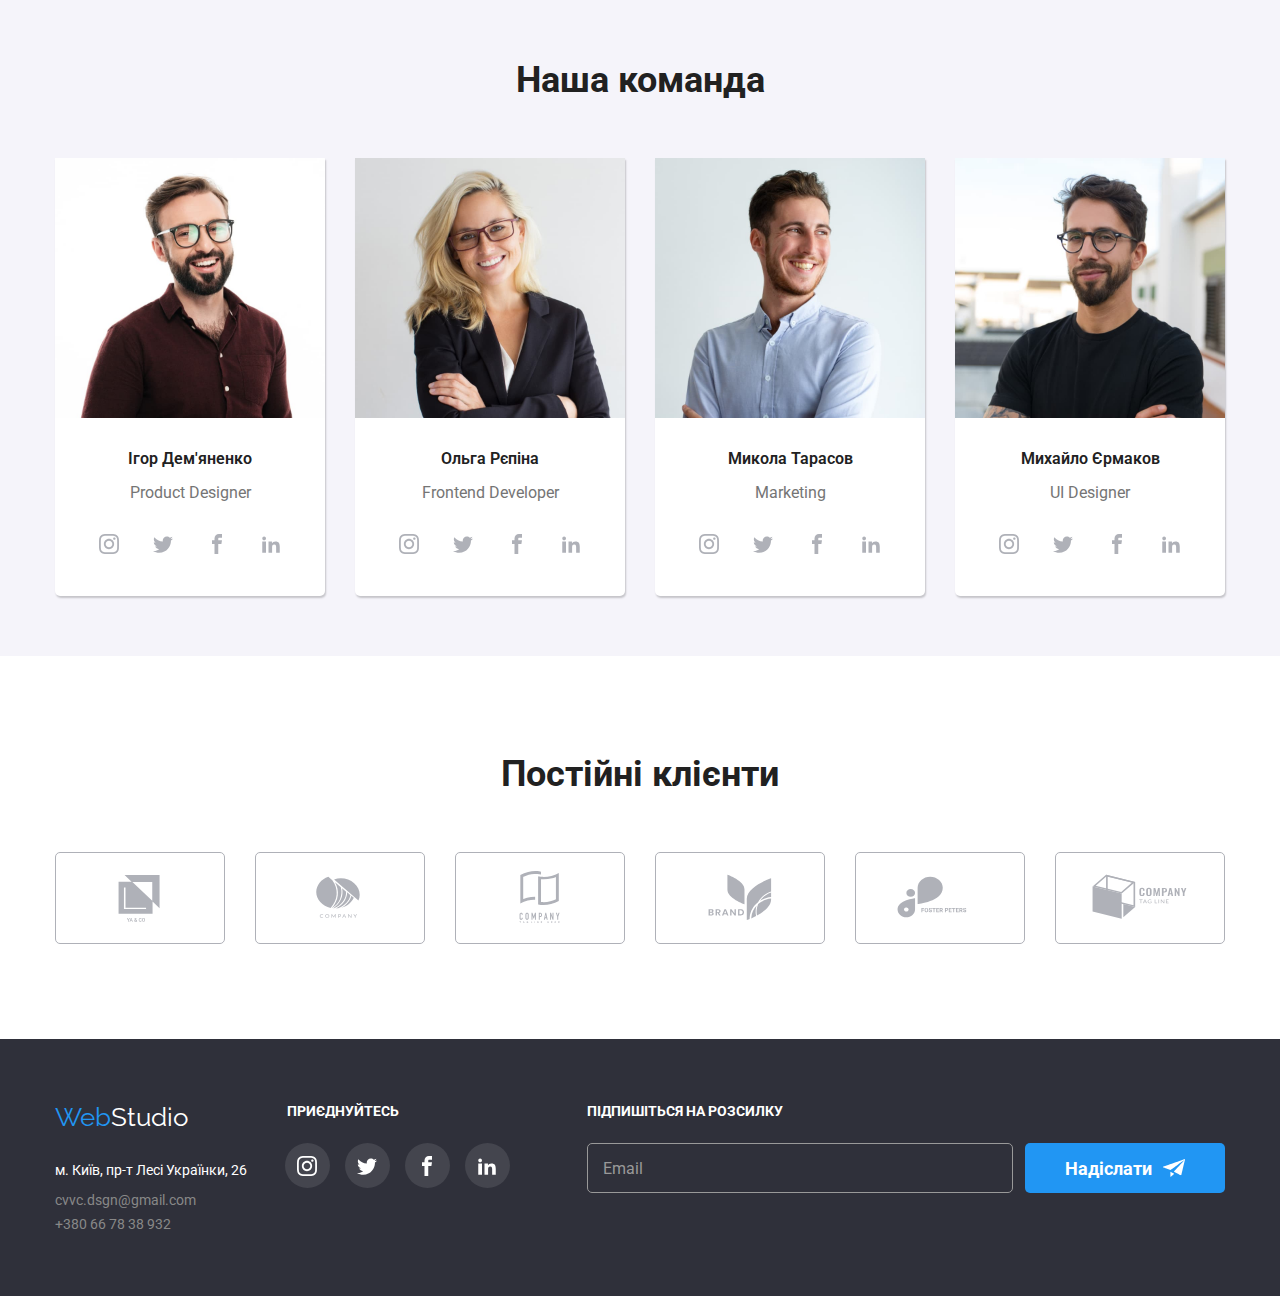
==== commit 9968d81d: "Add files via upload" ====
--- a/index.html
+++ b/index.html
@@ -277,12 +277,14 @@
 <!-- ---footer--- -->
 <div class="footer">
    <div class="footer__box container">
+
       <div class="footer__contacts">
       <div class="logo"><span>Web</span>Studio</div>
       <div class="addres">м. Київ, пр-т Лесі Українки, 26</div>
       <div class="email">cvvc.dsgn@gmail.com</div>
       <div class="phone">+380 66 78 38 932</div>
       </div>
+
       <div class="footer__social">
          <div class="footer__title">приєднуйтесь</div>
          <div class="social__items">
@@ -304,9 +306,22 @@
             </div>
          </div>
       </div>
-   </div>
-</div>
-<div class="madal__container is-hidden-class" data-modal>
+      <div class="footer__send">
+         <div class="footer__title">Підпишіться на розсилку</div>
+         <div class="footer__label">
+            <input type="email" placeholder="Email" class="footer__mail">
+            <button type="sublime" class="footer__send__btn">
+               Надіслати
+               <svg class="footer__icons">
+                  <use href="./img/sprite.svg#icon-send"></use>
+               </svg>
+            </button>
+         </div>
+      </div>
+   </div>
+
+</div>
+<div class="modal__container is-hidden-class" data-modal>
    <div class="modal__overlay"></div>
    <div class="modal__window">
       <button type="button" class="modal__icon_clouse" data-modal-close>
@@ -315,8 +330,52 @@
             <use href="./img/sprite.svg#icon-cancel"></use>
          </svg>
          </div>
-      </button> 
-      <div class="modal__forms"></div>
+      </button>
+      <form action="#" class="modal" autocomplete="off">
+      
+      <p class="form__title">Залиште данні ми зателефонуємо</p>
+      <label class="form__label">
+         <span class="label__text">Ім'я</span>
+         <span class="form__field">
+            <input type="text" class="form__input" name="Ім'я" required minlength="3">
+            <svg class="form-input-icons">
+               <use href="./img/sprite.svg#icon-user"></use>
+            </svg>
+         </span>
+      </label>
+      <label class="form__label">
+         <span class="label__text">Телефон</span>
+         <span class="form__field">
+            <input type="tel" name="Телефон" class="form__input" required minlength="10">
+            <svg class="form-input-icons">
+               <use href="./img/sprite.svg#icon-label-phone"></use>
+            </svg>
+         </span>
+      </label>
+      <label class="form__label">
+         <span class="label__text">Пошта</span>
+         <span class="form__field">
+            <input type="email" class="form__input" name="Пошта" required>
+            <svg class="form-input-icons">
+               <use href="./img/sprite.svg#icon-label-mail"></use>
+            </svg>
+         </span>
+      </label>
+      <label class="form__label">
+         <span class="label__text">Коментар</span>
+         <textarea name="Коментар" class="form__coment" placeholder="Введіть текст"></textarea>
+      </label>
+      <label class="deal__label">
+         <input type="checkbox" class="deal__checkbox visual-hidden" name="Договір" required>Погоджуюсь з розсилкою та приймую&nbsp;<a href="#" class="deal">Умови договору</a>
+         <svg class="icon-unchecked">
+            <use href="./img/sprite.svg#icon-unchecked"></use>
+         </svg>
+         <svg class="icon-checked">
+            <use href="./img/sprite.svg#icon-checked"></use>
+         </svg>
+      </label>
+      <button type="sublime" class="modal__send_btn">Відправити</button>
+      </form>
    </div>
 </div>
 <script src="./js/script.js"></script>
--- a/css/style.css
+++ b/css/style.css
@@ -79,6 +79,20 @@
 .container {
   width: 1170px;
   margin: 0px auto;
+}
+
+.visual-hidden {
+  position: absolute;
+  width: 1px;
+  height: 1px;
+  margin: -1px;
+  border: 0;
+  padding: 0;
+  white-space: nowrap;
+  -webkit-clip-path: inset(100%);
+          clip-path: inset(100%);
+  clip: rect(0 0 0 0);
+  overflow: hidden;
 }
 
 .top__line {
@@ -605,6 +619,98 @@
 
 .contacts__item:hover {
   color: #2196F3;
+}
+
+.footer__send {
+  -webkit-box-flex: 3;
+      -ms-flex-positive: 3;
+          flex-grow: 3;
+}
+
+.footer__label {
+  display: -webkit-box;
+  display: -ms-flexbox;
+  display: flex;
+  -webkit-box-orient: horizontal;
+  -webkit-box-direction: normal;
+      -ms-flex-direction: row;
+          flex-direction: row;
+  -webkit-box-pack: end;
+      -ms-flex-pack: end;
+          justify-content: flex-end;
+  -webkit-box-align: end;
+      -ms-flex-align: end;
+          align-items: flex-end;
+}
+
+.footer__mail {
+  margin-right: 12px;
+  -webkit-box-flex: 2;
+      -ms-flex-positive: 2;
+          flex-grow: 2;
+  color: #999;
+  background: none;
+  height: 50px;
+  padding: 0px 15px;
+  border: 1px solid #999;
+  border-radius: 5px;
+  font-size: 16px;
+}
+
+.footer__mail::-webkit-input-placeholder {
+  color: #999;
+}
+
+.footer__mail::-moz-placeholder {
+  color: #999;
+}
+
+.footer__mail:-ms-input-placeholder {
+  color: #999;
+}
+
+.footer__mail::-ms-input-placeholder {
+  color: #999;
+}
+
+.footer__mail::placeholder {
+  color: #999;
+}
+
+.footer__send__btn {
+  display: -webkit-box;
+  display: -ms-flexbox;
+  display: flex;
+  -webkit-box-orient: horizontal;
+  -webkit-box-direction: normal;
+      -ms-flex-direction: row;
+          flex-direction: row;
+  -webkit-box-pack: center;
+      -ms-flex-pack: center;
+          justify-content: center;
+  -webkit-box-align: center;
+      -ms-flex-align: center;
+          align-items: center;
+  height: 50px;
+  width: 200px;
+  background: #2196F3;
+  color: #fff;
+  font-size: 18px;
+  font-weight: bold;
+  border-radius: 5px;
+}
+
+.footer__send__btn:hover {
+  background: #188CE8;
+  -webkit-box-shadow: 1px 2px 3px rgba(0, 0, 0, 0.2);
+          box-shadow: 1px 2px 3px rgba(0, 0, 0, 0.2);
+}
+
+.footer__icons {
+  margin-left: 10px;
+  width: 24px;
+  height: 24px;
+  fill: #fff;
 }
 
 .portfolo {
@@ -740,7 +846,7 @@
   color: #757575;
 }
 
-.madal__container.is-hidden-class {
+.modal__container.is-hidden-class {
   visibility: hidden;
   opacity: 0;
   pointer-events: none;
@@ -748,7 +854,7 @@
           transform: rotate(-90deg) scale(3);
 }
 
-.madal__container {
+.modal__container {
   -webkit-transition: all 0.4s ease-in-out 0s;
   transition: all 0.4s ease-in-out 0s;
   display: -webkit-box;
@@ -780,6 +886,97 @@
 }
 
 .modal__window {
+  display: -webkit-box;
+  display: -ms-flexbox;
+  display: flex;
+  -webkit-box-orient: vertical;
+  -webkit-box-direction: normal;
+      -ms-flex-direction: column;
+          flex-direction: column;
+  -webkit-box-pack: center;
+      -ms-flex-pack: center;
+          justify-content: center;
+  -webkit-box-align: center;
+      -ms-flex-align: center;
+          align-items: center;
+  padding: 10px;
+  z-index: 3;
+  width: 530px;
+  height: auto;
+  background: #fff;
+  border-radius: 4px;
+  -webkit-box-shadow: 1px 2px 2px rgba(0, 0, 0, 0.2);
+          box-shadow: 1px 2px 2px rgba(0, 0, 0, 0.2);
+}
+
+.modal__icon_clouse {
+  margin: 10px 10px;
+  background: none;
+  -webkit-transition: all 0.2s ease-in-out 0s;
+  transition: all 0.2s ease-in-out 0s;
+  -ms-flex-item-align: end;
+      align-self: flex-end;
+  display: -webkit-box;
+  display: -ms-flexbox;
+  display: flex;
+  -webkit-box-orient: vertical;
+  -webkit-box-direction: normal;
+      -ms-flex-direction: column;
+          flex-direction: column;
+  -webkit-box-pack: center;
+      -ms-flex-pack: center;
+          justify-content: center;
+  -webkit-box-align: center;
+      -ms-flex-align: center;
+          align-items: center;
+  width: 25px;
+  height: 25px;
+  border-radius: 50%;
+  border: 1px solid rgba(0, 0, 0, 0.2);
+}
+
+.modal__icon_clouse:hover {
+  border: 1px solid rgba(0, 0, 0, 0.1);
+  cursor: pointer;
+}
+
+.modal__icon_clouse:hover > div > .modal__icons {
+  fill: #2196F3;
+}
+
+.modal__icon_clouse div {
+  width: 15px;
+  height: 15px;
+}
+
+.modal__icons {
+  -webkit-transition: all 0.2s ease-in-out 0s;
+  transition: all 0.2s ease-in-out 0s;
+  width: 15px;
+  height: 15px;
+  fill: rgba(0, 0, 0, 0.2);
+}
+
+.modal__icon_clouse:hover {
+  opacity: 1;
+  cursor: pointer;
+}
+
+.modal {
+  width: 420px;
+}
+
+.form__title {
+  font-weight: 600;
+  font-size: 22px;
+  line-height: 1.15;
+  text-align: left;
+  padding-left: 0px;
+  margin-bottom: 20px;
+  color: #555;
+}
+
+.form__label {
   display: -webkit-box;
   display: -ms-flexbox;
   display: flex;
@@ -793,65 +990,200 @@
   -webkit-box-align: start;
       -ms-flex-align: start;
           align-items: flex-start;
-  padding: 10px;
-  z-index: 3;
-  position: relative;
-  width: 530px;
-  height: 580px;
-  background: #fff;
-  border-radius: 4px;
-  -webkit-box-shadow: 1px 2px 2px rgba(0, 0, 0, 0.2);
-          box-shadow: 1px 2px 2px rgba(0, 0, 0, 0.2);
-}
-
-.modal__icon_clouse {
-  background: none;
+  margin-top: 15px;
+}
+
+.label__text {
+  font-weight: 500;
+  font-size: 16px;
+  line-height: 1.17;
+  margin-bottom: 6px;
+  margin-left: 10px;
+}
+
+.form__field {
   -webkit-transition: all 0.2s ease-in-out 0s;
   transition: all 0.2s ease-in-out 0s;
-  -ms-flex-item-align: end;
-      align-self: flex-end;
-  display: -webkit-box;
-  display: -ms-flexbox;
-  display: flex;
-  -webkit-box-orient: vertical;
-  -webkit-box-direction: normal;
-      -ms-flex-direction: column;
-          flex-direction: column;
-  -webkit-box-pack: center;
-      -ms-flex-pack: center;
-          justify-content: center;
-  -webkit-box-align: center;
-      -ms-flex-align: center;
-          align-items: center;
-  width: 25px;
-  height: 25px;
-  border-radius: 50%;
-  border: 1px solid rgba(0, 0, 0, 0.2);
-}
-
-.modal__icon_clouse:hover {
-  border: 1px solid #111;
-  cursor: pointer;
-}
-
-.modal__icon_clouse:hover > div > .modal__icons {
-  fill: #111;
-}
-
-.modal__icon_clouse div {
-  width: 15px;
-  height: 15px;
-}
-
-.modal__icons {
+  position: relative;
+  width: 100%;
+}
+
+.form__input {
   -webkit-transition: all 0.2s ease-in-out 0s;
   transition: all 0.2s ease-in-out 0s;
-  width: 15px;
-  height: 15px;
-  fill: rgba(0, 0, 0, 0.2);
-}
-
-.modal__icon_clouse:hover {
-  opacity: 0.6;
-  cursor: pointer;
+  width: 100%;
+  height: 40px;
+  font-size: 14px;
+  line-height: 1.14;
+  margin-bottom: 10px;
+  outline: none;
+  padding: 12px 12px 12px 42px;
+  border: 1px solid rgba(0, 0, 0, 0.2);
+  border-radius: 5px;
+}
+
+.form__input:focus-within, .form__input:hover {
+  border: 1px solid #2196F3;
+  color: #2196F3;
+}
+
+.form__coment:focus-within, .form__coment:hover {
+  border: 1px solid #2196F3;
+  color: #2196F3;
+}
+
+.form__input:focus-within + .form-input-icons, .form__input:hover + .form-input-icons {
+  fill: #2196F3;
+}
+
+.form-input-icons {
+  fill: rgba(0, 0, 0, 0.5);
+  position: absolute;
+  top: 10px;
+  left: 10px;
+  width: 20px;
+  height: 20px;
+}
+
+.form__coment {
+  -webkit-transition: all 0.2s ease-in-out 0s;
+  transition: all 0.2s ease-in-out 0s;
+  font-size: 14px;
+  width: 100%;
+  height: 120px;
+  resize: none;
+  border: 1px solid rgba(0, 0, 0, 0.2);
+  border-radius: 5px;
+  margin-bottom: 20px;
+  padding: 10px;
+}
+
+.form__coment::-webkit-input-placeholder {
+  color: #666;
+  font-size: 14px;
+}
+
+.form__coment::-moz-placeholder {
+  color: #666;
+  font-size: 14px;
+}
+
+.form__coment:-ms-input-placeholder {
+  color: #666;
+  font-size: 14px;
+}
+
+.form__coment::-ms-input-placeholder {
+  color: #666;
+  font-size: 14px;
+}
+
+.form__coment::placeholder {
+  color: #666;
+  font-size: 14px;
+}
+
+.deal__label {
+  position: relative;
+  display: -webkit-box;
+  display: -ms-flexbox;
+  display: flex;
+  -webkit-box-orient: horizontal;
+  -webkit-box-direction: normal;
+      -ms-flex-direction: row;
+          flex-direction: row;
+  -webkit-box-pack: start;
+      -ms-flex-pack: start;
+          justify-content: flex-start;
+  -webkit-box-align: start;
+      -ms-flex-align: start;
+          align-items: flex-start;
+  position: relative;
+  -webkit-box-align: center;
+      -ms-flex-align: center;
+          align-items: center;
+  width: auto;
+  padding-left: 28px;
+  font-size: 14px;
+}
+
+.deal {
+  display: inline-block;
+  font-size: 14px;
+  color: #2196F3;
+  text-decoration: underline;
+}
+
+.deal:hover {
+  text-decoration: none;
+}
+
+.icon-unchecked, .icon-checked {
+  position: absolute;
+  width: 17px;
+  height: 17px;
+  left: 0px;
+}
+
+.icon-unchecked {
+  -webkit-transition: all 0.5s ease-in-out 0s;
+  transition: all 0.5s ease-in-out 0s;
+  fill: #444;
+  position: absolute;
+  opacity: 1;
+  top: 50%;
+  -webkit-transform: translateY(-50%);
+          transform: translateY(-50%);
+}
+
+.icon-checked {
+  -webkit-transition: all 0.5s ease-in-out 0s;
+  transition: all 0.5s ease-in-out 0s;
+  position: absolute;
+  visibility: hidden;
+  top: 50%;
+  opacity: 0;
+  -webkit-transform: translateY(-50%);
+          transform: translateY(-50%);
+  fill: #2196F3;
+  -webkit-transform: rotate(-360deg);
+          transform: rotate(-360deg);
+}
+
+.deal__checkbox:checked ~ .icon-unchecked {
+  visibility: hidden;
+  opacity: 0;
+  -webkit-transform: scale(0);
+          transform: scale(0);
+}
+
+.deal__checkbox:checked ~ .icon-checked {
+  opacity: 1;
+  visibility: visible;
+  -webkit-transform: rotate(0deg) translateY(-50%);
+          transform: rotate(0deg) translateY(-50%);
+}
+
+.modal__send_btn {
+  -webkit-transition: all 0.2s ease-in-out 0s;
+  transition: all 0.2s ease-in-out 0s;
+  display: block;
+  margin: auto auto;
+  margin-top: 40px;
+  margin-bottom: 20px;
+  height: 50px;
+  padding: 0 60px;
+  border-radius: 5px;
+  background: #2196F3;
+  color: #fff;
+  font-weight: 700;
+  font-size: 18px;
+  -webkit-box-shadow: 1px 1px 5px rgba(0, 0, 0, 0.3);
+          box-shadow: 1px 1px 5px rgba(0, 0, 0, 0.3);
+}
+
+.modal__send_btn:hover {
+  background: #188CE8;
+  -webkit-box-shadow: 1px 3px 5px rgba(0, 0, 0, 0.3);
+          box-shadow: 1px 3px 5px rgba(0, 0, 0, 0.3);
 }